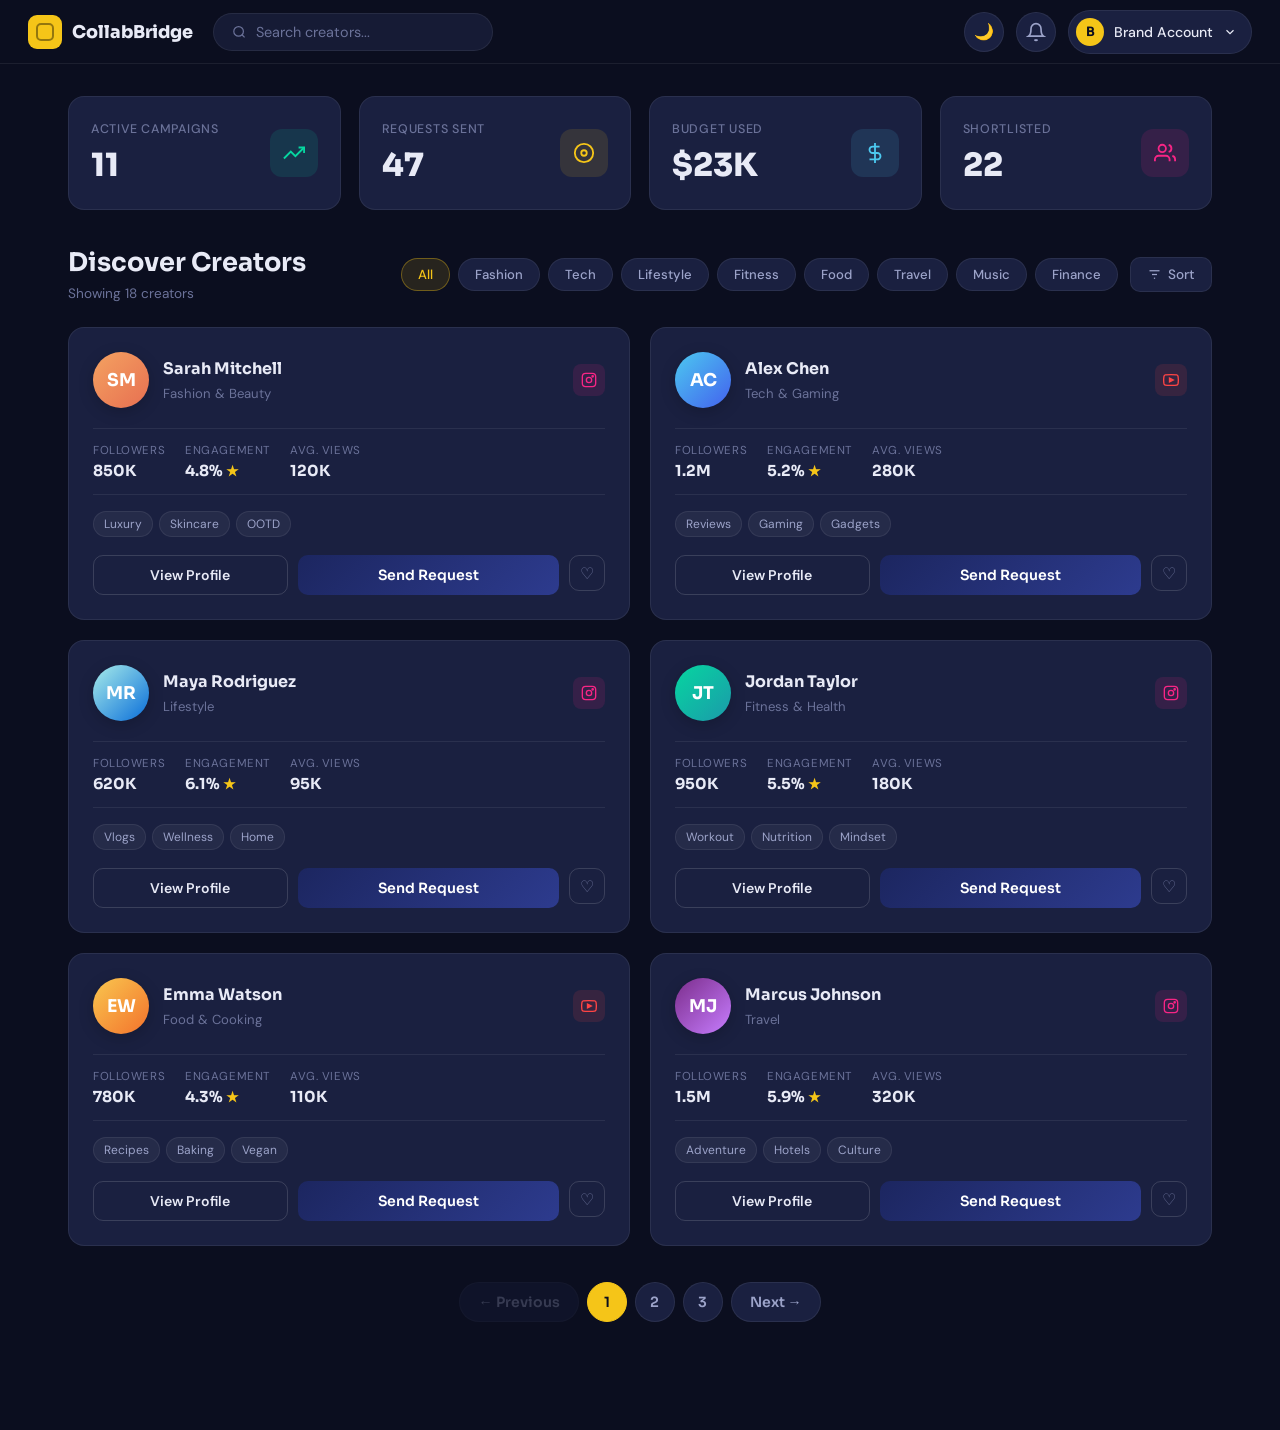
==== brand-dashboard/brand.html @ fb2d8948 "assist" ====
<!DOCTYPE html>
<html lang="en" data-theme="dark">
<head>
  <meta charset="UTF-8"/>
  <meta name="viewport" content="width=device-width, initial-scale=1.0"/>
  <title>CollabBridge — Brand Dashboard</title>
  <link rel="stylesheet" href="brand.css"/>
  <link href="https://fonts.googleapis.com/css2?family=Sora:wght@300;400;500;600;700;800&family=DM+Sans:ital,wght@0,300;0,400;0,500;1,300&display=swap" rel="stylesheet"/>
</head>
<body>

<nav class="nav">
  <div class="nav__left">
    <a href="../landing-page/index.html" class="nav__logo">
      <div class="logo-icon"><div class="logo-inner"></div></div>
      <span>CollabBridge</span>
    </a>
    <div class="nav__search">
      <svg width="16" height="16" viewBox="0 0 24 24" fill="none" stroke="currentColor" stroke-width="2"><circle cx="11" cy="11" r="8"/><line x1="21" y1="21" x2="16.65" y2="16.65"/></svg>
      <input type="text" placeholder="Search creators..." id="searchInput" oninput="handleSearch()"/>
    </div>
  </div>
  <div class="nav__right">
    <button class="theme-toggle" id="themeToggle" onclick="toggleTheme()" title="Toggle theme">
      <span id="themeIcon">🌙</span>
    </button>
    <button class="notif-btn" id="notifBtn" onclick="toggleNotifications()">
      <svg width="20" height="20" viewBox="0 0 24 24" fill="none" stroke="currentColor" stroke-width="2"><path d="M18 8A6 6 0 0 0 6 8c0 7-3 9-3 9h18s-3-2-3-9"/><path d="M13.73 21a2 2 0 0 1-3.46 0"/></svg>
      <span class="notif-badge" id="notifBadge">0</span>
    </button>
    <div class="user-pill">
      <div class="user-avatar">B</div>
      <span>Brand Account</span>
      <svg width="14" height="14" viewBox="0 0 24 24" fill="none" stroke="currentColor" stroke-width="2"><polyline points="6 9 12 15 18 9"/></svg>
    </div>
  </div>
</nav>

<div class="notif-panel hidden" id="notifPanel">
  <div class="notif-panel__header">
    <span>Notifications</span>
    <button onclick="clearNotifications()" class="notif-clear">Clear all</button>
  </div>
  <div class="notif-list" id="notifList"><div class="notif-empty">No notifications yet</div></div>
</div>

<main class="main">

  <div class="stats-grid">
    <div class="stat-card reveal">
      <div class="stat-card__body"><span class="stat-label">Active Campaigns</span><span class="stat-num" data-target="12">0</span></div>
      <div class="stat-card__icon stat-card__icon--green"><svg width="22" height="22" viewBox="0 0 24 24" fill="none" stroke="currentColor" stroke-width="2"><polyline points="23 6 13.5 15.5 8.5 10.5 1 18"/><polyline points="17 6 23 6 23 12"/></svg></div>
    </div>
    <div class="stat-card reveal reveal--d1">
      <div class="stat-card__body"><span class="stat-label">Requests Sent</span><span class="stat-num" id="requestsSentNum" data-target="48">0</span></div>
      <div class="stat-card__icon stat-card__icon--yellow"><svg width="22" height="22" viewBox="0 0 24 24" fill="none" stroke="currentColor" stroke-width="2"><circle cx="12" cy="12" r="10"/><circle cx="12" cy="12" r="3"/></svg></div>
    </div>
    <div class="stat-card reveal reveal--d2">
      <div class="stat-card__body"><span class="stat-label">Budget Used</span><span class="stat-num">$<span data-target="24">0</span>K</span></div>
      <div class="stat-card__icon stat-card__icon--blue"><svg width="22" height="22" viewBox="0 0 24 24" fill="none" stroke="currentColor" stroke-width="2"><line x1="12" y1="1" x2="12" y2="23"/><path d="M17 5H9.5a3.5 3.5 0 0 0 0 7h5a3.5 3.5 0 0 1 0 7H6"/></svg></div>
    </div>
    <div class="stat-card reveal reveal--d3">
      <div class="stat-card__body"><span class="stat-label">Shortlisted</span><span class="stat-num" id="shortlistedNum" data-target="23">0</span></div>
      <div class="stat-card__icon stat-card__icon--pink"><svg width="22" height="22" viewBox="0 0 24 24" fill="none" stroke="currentColor" stroke-width="2"><path d="M17 21v-2a4 4 0 0 0-4-4H5a4 4 0 0 0-4 4v2"/><circle cx="9" cy="7" r="4"/><path d="M23 21v-2a4 4 0 0 0-3-3.87"/><path d="M16 3.13a4 4 0 0 1 0 7.75"/></svg></div>
    </div>
  </div>

  <div class="discover-header reveal reveal--d2">
    <div class="discover-header__left">
      <h2 class="discover-title">Discover Creators</h2>
      <span class="creator-count" id="creatorCount"></span>
    </div>
    <div class="discover-header__right">
      <div class="filter-chips">
        <button class="chip chip--active" onclick="filterByNiche('all',this)">All</button>
        <button class="chip" onclick="filterByNiche('fashion',this)">Fashion</button>
        <button class="chip" onclick="filterByNiche('tech',this)">Tech</button>
        <button class="chip" onclick="filterByNiche('lifestyle',this)">Lifestyle</button>
        <button class="chip" onclick="filterByNiche('fitness',this)">Fitness</button>
        <button class="chip" onclick="filterByNiche('food',this)">Food</button>
        <button class="chip" onclick="filterByNiche('travel',this)">Travel</button>
        <button class="chip" onclick="filterByNiche('music',this)">Music</button>
        <button class="chip" onclick="filterByNiche('finance',this)">Finance</button>
      </div>
      <button class="filter-btn" id="sortBtn" onclick="cycleSort()">
        <svg width="15" height="15" viewBox="0 0 24 24" fill="none" stroke="currentColor" stroke-width="2"><line x1="4" y1="6" x2="20" y2="6"/><line x1="8" y1="12" x2="16" y2="12"/><line x1="11" y1="18" x2="13" y2="18"/></svg>
        <span id="sortLabel">Sort</span>
      </button>
    </div>
  </div>

  <div class="creators-grid" id="creatorsGrid"></div>
  <div class="pagination" id="pagination"></div>
  <div id="extraSections"></div>

</main>

<!-- PROFILE MODAL -->
<div class="modal-overlay hidden" id="profileModal" onclick="closeProfileOnBg(event)">
  <div class="modal profile-modal">
    <button class="modal-close" onclick="closeProfile()">✕</button>
    <div class="profile-modal__hero">
      <div class="profile-modal__avatar" id="pmAvatar"></div>
      <div class="profile-modal__info"><h2 id="pmName"></h2><span id="pmNiche" class="pm-niche"></span><div class="pm-platform" id="pmPlatform"></div></div>
      <button class="btn-request pm-request-btn" id="pmRequestBtn">Send Request</button>
    </div>
    <div class="profile-modal__stats" id="pmStats"></div>
    <div class="profile-modal__section"><h4>About</h4><p id="pmBio"></p></div>
    <div class="profile-modal__section"><h4>Content Tags</h4><div class="creator-tags" id="pmTags"></div></div>
    <div class="profile-modal__section"><h4>Past Collaborations</h4><div class="collab-list" id="pmCollabs"></div></div>
    <div class="profile-modal__section"><h4>Audience Demographics</h4><div class="demo-bars" id="pmDemo"></div></div>
  </div>
</div>

<!-- REQUEST MODAL -->
<div class="modal-overlay hidden" id="requestModal" onclick="closeRequestOnBg(event)">
  <div class="modal request-modal">
    <button class="modal-close" onclick="closeRequest()">✕</button>
    <div class="request-modal__header">
      <div class="request-modal__avatar" id="rmAvatar"></div>
      <div><h3>Collaboration Request</h3><p id="rmSubtitle"></p></div>
    </div>
    <div class="request-form">
      <div class="field"><label class="field__label">Your Company Name</label><input type="text" class="field__input" id="rmCompany" placeholder="Enter your company name"/></div>
      <div class="field"><label class="field__label">Campaign Budget</label><div class="select-wrap"><select class="field__input" id="rmBudget"><option value="" disabled selected>Select budget range</option><option>Under $1,000</option><option>$1,000 – $5,000</option><option>$5,000 – $20,000</option><option>$20,000 – $50,000</option><option>$50,000+</option></select><span class="select-arrow">▾</span></div></div>
      <div class="field"><label class="field__label">Campaign Duration</label><div class="select-wrap"><select class="field__input" id="rmDuration"><option value="" disabled selected>Select duration</option><option>1 Week</option><option>2 Weeks</option><option>1 Month</option><option>3 Months</option><option>6 Months</option><option>Ongoing</option></select><span class="select-arrow">▾</span></div></div>
      <div class="field"><label class="field__label">Message to Creator</label><textarea class="field__input field__textarea" id="rmMessage" rows="4" placeholder="Tell the creator about your campaign goals, what you need from them, and why you'd be a great fit..."></textarea></div>
      <div class="request-form__error" id="rmError"></div>
      <div class="request-form__actions">
        <button class="btn-cancel" onclick="closeRequest()">Cancel</button>
        <button class="btn-send" id="rmSendBtn" onclick="sendRequest()"><span class="btn-send__text">Send Request</span><span class="btn-send__spinner"></span></button>
      </div>
    </div>
  </div>
</div>

<!-- SUCCESS OVERLAY -->
<div class="success-overlay hidden" id="successOverlay">
  <div class="success-box">
    <div class="success-icon"><svg width="40" height="40" viewBox="0 0 24 24" fill="none" stroke="white" stroke-width="2.5" stroke-linecap="round" stroke-linejoin="round"><polyline points="20 6 9 17 4 12"/></svg></div>
    <h3 class="success-title">Request Sent! 🎉</h3>
    <p class="success-msg" id="successMsg"></p>
    <div class="success-details" id="successDetails"></div>
    <button class="success-close" onclick="closeSuccess()">Back to Dashboard</button>
  </div>
</div>

<script src="brand.js"></script>
</body>
</html>
---- brand-dashboard/brand.css ----
/*DARK THEME*/
[data-theme="dark"] {
  --bg: #0b0e1f;
  --bg-2: #111428;
  --bg-3: #161b35;
  --bg-card: #1a2040;
  --bg-card-2: #1f2650;
  --border: rgba(255, 255, 255, 0.07);
  --border-2: rgba(255, 255, 255, 0.14);
  --text: #e8eaf6;
  --text-mid: #b0b8d8;
  --muted: #6b7299;
  --muted-2: #9ca3c9;
  --shadow: 0 8px 40px rgba(0, 0, 0, 0.55);
  --tag-bg: rgba(255, 255, 255, 0.05);
  --input-bg: #161b35;
  --nav-border: rgba(255, 255, 255, 0.07);
}

/*LIGHT THEME*/
[data-theme="light"] {
  --bg: #f0f2fa;
  --bg-2: #e8eaf5;
  --bg-3: #ffffff;
  --bg-card: #ffffff;
  --bg-card-2: #f7f8fd;
  --border: rgba(0, 0, 0, 0.08);
  --border-2: rgba(0, 0, 0, 0.15);
  --text: #1a1f4e;
  --text-mid: #3a4070;
  --muted: #8890b8;
  --muted-2: #5a6090;
  --shadow: 0 4px 24px rgba(28, 38, 96, 0.1);
  --tag-bg: rgba(28, 38, 96, 0.06);
  --input-bg: #f3f4fb;
  --nav-border: rgba(0, 0, 0, 0.08);
}

/*SHARED TOKENS*/
:root {
  --accent: #f5c518;
  --accent-2: #06d6a0;
  --accent-3: #4cc9f0;
  --pink: #f72585;
  --btn-grad: linear-gradient(135deg, #1c2660, #2d3b8e);
  --nav-h: 64px;
  --radius: 16px;
  --radius-sm: 10px;
  --t: 0.35s cubic-bezier(0.22, 1, 0.36, 1);
}

*,
*::before,
*::after {
  box-sizing: border-box;
  margin: 0;
  padding: 0;
}
html {
  scroll-behavior: smooth;
}
body {
  font-family: "DM Sans", sans-serif;
  background: var(--bg);
  color: var(--text);
  min-height: 100vh;
  overflow-x: hidden;
  transition:
    background 0.4s ease,
    color 0.3s ease;
}
a {
  color: inherit;
  text-decoration: none;
}
button {
  font-family: inherit;
  cursor: pointer;
}

/*REVEAL*/
.reveal {
  opacity: 0;
  transform: translateY(28px);
  transition:
    opacity 0.6s var(--t),
    transform 0.6s var(--t);
}
.reveal.visible {
  opacity: 1;
  transform: translateY(0);
}
.reveal--d1 {
  transition-delay: 0.08s;
}
.reveal--d2 {
  transition-delay: 0.16s;
}
.reveal--d3 {
  transition-delay: 0.24s;
}

/*NAV*/
.nav {
  position: fixed;
  top: 0;
  left: 0;
  right: 0;
  height: var(--nav-h);
  background: var(--bg);
  backdrop-filter: blur(20px);
  border-bottom: 1px solid var(--nav-border);
  display: flex;
  align-items: center;
  justify-content: space-between;
  padding: 0 28px;
  z-index: 500;
  transition: background 0.4s ease;
}
.nav__left {
  display: flex;
  align-items: center;
  gap: 20px;
}
.nav__logo {
  display: flex;
  align-items: center;
  gap: 10px;
  font-family: "Sora", sans-serif;
  font-weight: 800;
  font-size: 1.1rem;
  white-space: nowrap;
}
.logo-icon {
  width: 34px;
  height: 34px;
  background: var(--accent);
  border-radius: 9px;
  display: flex;
  align-items: center;
  justify-content: center;
}
.logo-inner {
  width: 18px;
  height: 18px;
  border-radius: 5px;
  border: 2.5px solid rgba(0, 0, 0, 0.4);
}
.nav__search {
  display: flex;
  align-items: center;
  gap: 10px;
  background: var(--bg-3);
  border: 1px solid var(--border);
  border-radius: 50px;
  padding: 9px 18px;
  width: 280px;
  color: var(--muted);
  transition:
    border-color 0.25s,
    width var(--t);
}
.nav__search:focus-within {
  border-color: var(--border-2);
  width: 340px;
}
.nav__search input {
  background: none;
  border: none;
  outline: none;
  color: var(--text);
  font-family: "DM Sans", sans-serif;
  font-size: 0.9rem;
  width: 100%;
}
.nav__search input::placeholder {
  color: var(--muted);
}
.nav__right {
  display: flex;
  align-items: center;
  gap: 12px;
}

/* Theme toggle */
.theme-toggle {
  width: 40px;
  height: 40px;
  background: var(--bg-card);
  border: 1px solid var(--border);
  border-radius: 50%;
  display: flex;
  align-items: center;
  justify-content: center;
  font-size: 1rem;
  transition: var(--t);
}
.theme-toggle:hover {
  border-color: var(--border-2);
  transform: rotate(20deg) scale(1.1);
}

.notif-btn {
  position: relative;
  width: 40px;
  height: 40px;
  background: var(--bg-card);
  border: 1px solid var(--border);
  border-radius: 50%;
  display: flex;
  align-items: center;
  justify-content: center;
  color: var(--muted-2);
  transition: var(--t);
}
.notif-btn:hover {
  border-color: var(--border-2);
  color: var(--text);
}
.notif-badge {
  position: absolute;
  top: -3px;
  right: -3px;
  background: var(--pink);
  color: white;
  font-family: "Sora", sans-serif;
  font-size: 0.62rem;
  font-weight: 700;
  width: 18px;
  height: 18px;
  border-radius: 50%;
  display: none;
  align-items: center;
  justify-content: center;
  border: 2px solid var(--bg);
}
.notif-badge.show {
  display: flex;
  animation: popIn 0.3s var(--t);
}
@keyframes popIn {
  from {
    transform: scale(0);
  }
  to {
    transform: scale(1);
  }
}

.user-pill {
  display: flex;
  align-items: center;
  gap: 10px;
  background: var(--bg-card);
  border: 1px solid var(--border);
  border-radius: 50px;
  padding: 7px 14px 7px 7px;
  font-size: 0.88rem;
  font-weight: 500;
  transition: var(--t);
}
.user-pill:hover {
  border-color: var(--border-2);
}
.user-avatar {
  width: 28px;
  height: 28px;
  background: var(--accent);
  color: #0b0e1f;
  border-radius: 50%;
  font-family: "Sora", sans-serif;
  font-weight: 700;
  font-size: 0.8rem;
  display: flex;
  align-items: center;
  justify-content: center;
}

/*NOTIF PANEL*/
.notif-panel {
  position: fixed;
  top: calc(var(--nav-h) + 8px);
  right: 20px;
  width: 340px;
  background: var(--bg-card);
  border: 1px solid var(--border-2);
  border-radius: var(--radius);
  box-shadow: var(--shadow);
  z-index: 600;
  overflow: hidden;
  animation: slideDown 0.3s var(--t);
}
.notif-panel.hidden {
  display: none;
}
@keyframes slideDown {
  from {
    opacity: 0;
    transform: translateY(-10px);
  }
}
.notif-panel__header {
  display: flex;
  align-items: center;
  justify-content: space-between;
  padding: 16px 18px 12px;
  border-bottom: 1px solid var(--border);
  font-family: "Sora", sans-serif;
  font-weight: 600;
  font-size: 0.9rem;
}
.notif-clear {
  background: none;
  border: none;
  color: var(--muted);
  font-size: 0.8rem;
  transition: color 0.2s;
}
.notif-clear:hover {
  color: var(--text);
}
.notif-list {
  max-height: 340px;
  overflow-y: auto;
}
.notif-empty {
  padding: 24px;
  text-align: center;
  color: var(--muted);
  font-size: 0.88rem;
}
.notif-item {
  display: flex;
  gap: 12px;
  padding: 14px 18px;
  border-bottom: 1px solid var(--border);
  transition: background 0.2s;
}
.notif-item:hover {
  background: var(--bg-card-2);
}
.notif-dot {
  width: 8px;
  height: 8px;
  background: var(--accent-2);
  border-radius: 50%;
  flex-shrink: 0;
  margin-top: 5px;
}
.notif-text {
  font-size: 0.85rem;
  line-height: 1.5;
  color: var(--muted-2);
}
.notif-text strong {
  color: var(--text);
  font-weight: 600;
}
.notif-time {
  font-size: 0.75rem;
  color: var(--muted);
  margin-top: 3px;
}

/*MAIN*/
.main {
  padding: calc(var(--nav-h) + 32px) 28px 60px;
  max-width: 1200px;
  margin: 0 auto;
}

/*STAT CARDS*/
.stats-grid {
  display: grid;
  grid-template-columns: repeat(4, 1fr);
  gap: 18px;
  margin-bottom: 36px;
}
.stat-card {
  background: var(--bg-card);
  border: 1px solid var(--border);
  border-radius: var(--radius);
  padding: 24px 22px;
  display: flex;
  align-items: center;
  justify-content: space-between;
  transition: var(--t);
  cursor: default;
  position: relative;
  overflow: hidden;
}
.stat-card::before {
  content: "";
  position: absolute;
  bottom: 0;
  left: 0;
  right: 0;
  height: 2px;
  background: var(--accent);
  transform: scaleX(0);
  transform-origin: left;
  transition: transform 0.4s var(--t);
}
.stat-card:hover {
  border-color: var(--border-2);
  transform: translateY(-3px);
  box-shadow: var(--shadow);
}
.stat-card:hover::before {
  transform: scaleX(1);
}
.stat-label {
  font-size: 0.78rem;
  color: var(--muted);
  font-weight: 500;
  display: block;
  margin-bottom: 8px;
  text-transform: uppercase;
  letter-spacing: 0.06em;
}
.stat-num {
  font-family: "Sora", sans-serif;
  font-size: 2rem;
  font-weight: 800;
  color: var(--text);
  display: block;
}
.stat-card__icon {
  width: 48px;
  height: 48px;
  border-radius: 12px;
  display: flex;
  align-items: center;
  justify-content: center;
  flex-shrink: 0;
}
.stat-card__icon--green {
  background: rgba(6, 214, 160, 0.12);
  color: var(--accent-2);
}
.stat-card__icon--yellow {
  background: rgba(245, 197, 24, 0.12);
  color: var(--accent);
}
.stat-card__icon--blue {
  background: rgba(76, 201, 240, 0.12);
  color: var(--accent-3);
}
.stat-card__icon--pink {
  background: rgba(247, 37, 133, 0.12);
  color: var(--pink);
}

/*DISCOVER HEADER*/
.discover-header {
  display: flex;
  align-items: center;
  justify-content: space-between;
  margin-bottom: 24px;
  flex-wrap: wrap;
  gap: 16px;
}
.discover-title {
  font-family: "Sora", sans-serif;
  font-size: 1.6rem;
  font-weight: 700;
  margin-bottom: 4px;
}
.creator-count {
  font-size: 0.85rem;
  color: var(--muted);
}
.discover-header__right {
  display: flex;
  align-items: center;
  gap: 12px;
  flex-wrap: wrap;
}
.filter-chips {
  display: flex;
  gap: 8px;
  flex-wrap: wrap;
}
.chip {
  padding: 7px 16px;
  background: var(--bg-card);
  border: 1px solid var(--border);
  border-radius: 50px;
  font-size: 0.82rem;
  font-weight: 500;
  color: var(--muted-2);
  transition: var(--t);
}
.chip:hover {
  border-color: var(--border-2);
  color: var(--text);
}
.chip--active {
  background: rgba(245, 197, 24, 0.12);
  border-color: rgba(245, 197, 24, 0.35);
  color: var(--accent);
}
.filter-btn {
  display: flex;
  align-items: center;
  gap: 6px;
  padding: 8px 16px;
  background: var(--bg-card);
  border: 1px solid var(--border);
  border-radius: var(--radius-sm);
  color: var(--muted-2);
  font-size: 0.85rem;
  font-weight: 500;
  transition: var(--t);
}
.filter-btn:hover {
  border-color: var(--border-2);
  color: var(--text);
}

/*CREATOR CARDS*/
.creators-grid {
  display: grid;
  grid-template-columns: repeat(2, 1fr);
  gap: 20px;
  margin-bottom: 36px;
}
.creator-card {
  background: var(--bg-card);
  border: 1px solid var(--border);
  border-radius: var(--radius);
  padding: 24px;
  transition: var(--t);
  position: relative;
  overflow: hidden;
}
.creator-card::after {
  content: "";
  position: absolute;
  top: 0;
  left: 0;
  right: 0;
  height: 3px;
  background: linear-gradient(90deg, var(--accent), var(--accent-2));
  transform: scaleX(0);
  transform-origin: left;
  transition: transform 0.4s var(--t);
}
.creator-card:hover {
  border-color: var(--border-2);
  transform: translateY(-4px);
  box-shadow: var(--shadow);
}
.creator-card:hover::after {
  transform: scaleX(1);
}
.creator-card__top {
  display: flex;
  align-items: center;
  gap: 14px;
  margin-bottom: 20px;
}
.creator-avatar {
  width: 56px;
  height: 56px;
  border-radius: 50%;
  display: flex;
  align-items: center;
  justify-content: center;
  font-family: "Sora", sans-serif;
  font-weight: 700;
  font-size: 1.1rem;
  color: white;
  flex-shrink: 0;
  box-shadow: 0 4px 16px rgba(0, 0, 0, 0.2);
}
.creator-info {
  flex: 1;
}
.creator-info h3 {
  font-family: "Sora", sans-serif;
  font-weight: 700;
  font-size: 1rem;
  margin-bottom: 3px;
}
.creator-niche {
  font-size: 0.82rem;
  color: var(--muted);
}
.platform-icon {
  width: 32px;
  height: 32px;
  border-radius: 8px;
  display: flex;
  align-items: center;
  justify-content: center;
  flex-shrink: 0;
}
.platform-icon--ig {
  background: rgba(247, 37, 133, 0.12);
  color: var(--pink);
}
.platform-icon--yt {
  background: rgba(255, 68, 68, 0.12);
  color: #ff4444;
}
.platform-icon--tk {
  background: rgba(76, 201, 240, 0.12);
  color: var(--accent-3);
}
.creator-stats {
  display: flex;
  gap: 20px;
  margin-bottom: 16px;
  padding: 14px 0;
  border-top: 1px solid var(--border);
  border-bottom: 1px solid var(--border);
}
.creator-stat {
  display: flex;
  flex-direction: column;
  gap: 3px;
}
.cs-label {
  font-size: 0.72rem;
  color: var(--muted);
  text-transform: uppercase;
  letter-spacing: 0.05em;
}
.cs-val {
  font-family: "Sora", sans-serif;
  font-weight: 700;
  font-size: 0.95rem;
}
.star {
  color: var(--accent);
  font-size: 0.85rem;
}
.creator-tags {
  display: flex;
  gap: 6px;
  flex-wrap: wrap;
  margin-bottom: 18px;
}
.tag {
  padding: 4px 10px;
  background: var(--tag-bg);
  border: 1px solid var(--border);
  border-radius: 50px;
  font-size: 0.75rem;
  color: var(--muted-2);
}
.creator-actions {
  display: flex;
  gap: 10px;
}
.btn-view {
  flex: 1;
  padding: 10px;
  background: transparent;
  border: 1.5px solid var(--border-2);
  border-radius: var(--radius-sm);
  color: var(--text);
  font-size: 0.88rem;
  font-weight: 600;
  transition: var(--t);
}
.btn-view:hover {
  border-color: var(--accent);
  color: var(--accent);
}
.btn-request {
  flex: 1.4;
  padding: 10px;
  background: var(--btn-grad);
  border: none;
  border-radius: var(--radius-sm);
  color: white;
  font-family: "Sora", sans-serif;
  font-size: 0.88rem;
  font-weight: 600;
  transition: var(--t);
  position: relative;
  overflow: hidden;
}
.btn-request:hover {
  transform: translateY(-1px);
  box-shadow: 0 6px 20px rgba(28, 38, 96, 0.4);
}
.btn-request.sent {
  background: linear-gradient(135deg, #06d6a0, #04a87e);
  pointer-events: none;
}
.shortlist-btn {
  width: 36px;
  height: 36px;
  background: transparent;
  border: 1.5px solid var(--border-2);
  border-radius: var(--radius-sm);
  color: var(--muted);
  font-size: 1rem;
  transition: var(--t);
  display: flex;
  align-items: center;
  justify-content: center;
  flex-shrink: 0;
}
.shortlist-btn:hover {
  border-color: var(--accent);
  color: var(--accent);
}
.shortlist-btn.active {
  background: rgba(245, 197, 24, 0.12);
  border-color: var(--accent);
  color: var(--accent);
}

/*PAGINATION*/
.pagination {
  display: flex;
  justify-content: center;
  align-items: center;
  gap: 8px;
  margin-bottom: 48px;
}
.page-btn {
  min-width: 40px;
  height: 40px;
  border-radius: 50%;
  background: var(--bg-card);
  border: 1px solid var(--border);
  color: var(--muted-2);
  font-family: "Sora", sans-serif;
  font-weight: 600;
  font-size: 0.88rem;
  transition: var(--t);
}
.page-btn:hover:not(.page-btn--disabled):not(.page-btn--active) {
  border-color: var(--border-2);
  color: var(--text);
}
.page-btn--active {
  background: var(--accent);
  color: #0b0e1f;
  border-color: var(--accent);
}
.page-btn--disabled {
  opacity: 0.3;
  pointer-events: none;
}
.page-btn:first-child,
.page-btn:last-child {
  width: auto;
  padding: 0 18px;
  border-radius: 50px;
}

/* page 2 and 3*/
.extra-section {
  margin-bottom: 48px;
}
.extra-section__header {
  display: flex;
  align-items: center;
  justify-content: space-between;
  margin-bottom: 20px;
}
.extra-section__title {
  font-family: "Sora", sans-serif;
  font-size: 1.3rem;
  font-weight: 700;
}
.extra-section__sub {
  font-size: 0.85rem;
  color: var(--muted);
  margin-top: 3px;
}
.extra-section__link {
  font-size: 0.85rem;
  color: var(--accent);
  font-weight: 600;
}

/* Trending row */
.trending-row {
  display: flex;
  gap: 16px;
  overflow-x: auto;
  padding-bottom: 8px;
}
.trending-row::-webkit-scrollbar {
  height: 4px;
}
.trending-row::-webkit-scrollbar-track {
  background: var(--bg-2);
  border-radius: 2px;
}
.trending-row::-webkit-scrollbar-thumb {
  background: var(--border-2);
  border-radius: 2px;
}
.trending-card {
  min-width: 200px;
  background: var(--bg-card);
  border: 1px solid var(--border);
  border-radius: var(--radius);
  padding: 18px;
  flex-shrink: 0;
  transition: var(--t);
  cursor: pointer;
}
.trending-card:hover {
  border-color: var(--border-2);
  transform: translateY(-3px);
}
.trending-rank {
  font-family: "Sora", sans-serif;
  font-size: 0.7rem;
  font-weight: 700;
  color: var(--accent);
  text-transform: uppercase;
  letter-spacing: 0.1em;
  margin-bottom: 10px;
}
.trending-avatar {
  width: 44px;
  height: 44px;
  border-radius: 50%;
  display: flex;
  align-items: center;
  justify-content: center;
  font-family: "Sora", sans-serif;
  font-weight: 700;
  color: white;
  font-size: 0.9rem;
  margin-bottom: 10px;
}
.trending-name {
  font-family: "Sora", sans-serif;
  font-weight: 700;
  font-size: 0.9rem;
  margin-bottom: 2px;
}
.trending-niche {
  font-size: 0.78rem;
  color: var(--muted);
  margin-bottom: 10px;
}
.trending-growth {
  font-size: 0.8rem;
  color: var(--accent-2);
  font-weight: 600;
}

/* Campaign board */
.campaign-board {
  display: grid;
  grid-template-columns: repeat(3, 1fr);
  gap: 14px;
}
.campaign-card {
  background: var(--bg-card);
  border: 1px solid var(--border);
  border-radius: var(--radius);
  padding: 20px;
  transition: var(--t);
}
.campaign-card:hover {
  border-color: var(--border-2);
  transform: translateY(-2px);
}
.campaign-status {
  display: inline-flex;
  align-items: center;
  gap: 5px;
  font-size: 0.72rem;
  font-weight: 600;
  text-transform: uppercase;
  letter-spacing: 0.08em;
  padding: 3px 10px;
  border-radius: 50px;
  margin-bottom: 12px;
}
.campaign-status--active {
  background: rgba(6, 214, 160, 0.12);
  color: var(--accent-2);
}
.campaign-status--pending {
  background: rgba(245, 197, 24, 0.12);
  color: var(--accent);
}
.campaign-status--completed {
  background: rgba(76, 201, 240, 0.12);
  color: var(--accent-3);
}
.campaign-name {
  font-family: "Sora", sans-serif;
  font-weight: 700;
  font-size: 0.95rem;
  margin-bottom: 6px;
}
.campaign-meta {
  font-size: 0.82rem;
  color: var(--muted);
  margin-bottom: 14px;
}
.campaign-progress {
  margin-bottom: 10px;
}
.progress-bar {
  height: 5px;
  background: var(--bg-2);
  border-radius: 3px;
  overflow: hidden;
  margin-top: 6px;
}
.progress-fill {
  height: 100%;
  border-radius: 3px;
  background: linear-gradient(90deg, var(--accent), var(--accent-2));
}
.campaign-footer {
  display: flex;
  justify-content: space-between;
  font-size: 0.8rem;
  color: var(--muted-2);
}

/* Saved creators grid */
.saved-grid {
  display: grid;
  grid-template-columns: repeat(4, 1fr);
  gap: 14px;
}
.saved-card {
  background: var(--bg-card);
  border: 1px solid var(--border);
  border-radius: var(--radius);
  padding: 18px;
  text-align: center;
  transition: var(--t);
  cursor: pointer;
}
.saved-card:hover {
  border-color: var(--border-2);
  transform: translateY(-3px);
}
.saved-avatar {
  width: 52px;
  height: 52px;
  border-radius: 50%;
  display: flex;
  align-items: center;
  justify-content: center;
  font-family: "Sora", sans-serif;
  font-weight: 700;
  color: white;
  font-size: 1rem;
  margin: 0 auto 10px;
}
.saved-name {
  font-family: "Sora", sans-serif;
  font-weight: 600;
  font-size: 0.88rem;
  margin-bottom: 2px;
}
.saved-niche {
  font-size: 0.75rem;
  color: var(--muted);
  margin-bottom: 8px;
}
.saved-followers {
  font-size: 0.78rem;
  color: var(--accent);
  font-weight: 600;
}

/* Analytics panel */
.analytics-grid {
  display: grid;
  grid-template-columns: repeat(2, 1fr);
  gap: 16px;
}
.analytics-card {
  background: var(--bg-card);
  border: 1px solid var(--border);
  border-radius: var(--radius);
  padding: 22px;
  transition: var(--t);
}
.analytics-card:hover {
  border-color: var(--border-2);
}
.analytics-title {
  font-family: "Sora", sans-serif;
  font-weight: 700;
  font-size: 0.9rem;
  margin-bottom: 16px;
  color: var(--text-mid);
}
.bar-chart {
  display: flex;
  align-items: flex-end;
  gap: 8px;
  height: 80px;
}
.bar-col {
  flex: 1;
  display: flex;
  flex-direction: column;
  align-items: center;
  gap: 6px;
}
.bar {
  width: 100%;
  background: linear-gradient(to top, var(--accent), rgba(245, 197, 24, 0.3));
  border-radius: 4px 4px 0 0;
  min-height: 4px;
  transition: height 1s var(--t);
}
.bar-label {
  font-size: 0.68rem;
  color: var(--muted);
  text-align: center;
}
.donut-wrap {
  display: flex;
  align-items: center;
  gap: 20px;
}
.donut-legend {
  display: flex;
  flex-direction: column;
  gap: 8px;
}
.legend-row {
  display: flex;
  align-items: center;
  gap: 8px;
  font-size: 0.8rem;
}
.legend-dot {
  width: 8px;
  height: 8px;
  border-radius: 50%;
  flex-shrink: 0;
}
.legend-label {
  color: var(--muted-2);
}
.legend-pct {
  font-weight: 600;
  color: var(--text);
  margin-left: auto;
}
.donut {
  position: relative;
  width: 90px;
  height: 90px;
  flex-shrink: 0;
}
.donut svg {
  transform: rotate(-90deg);
}

/*MODALS*/
.modal-overlay {
  position: fixed;
  inset: 0;
  background: rgba(0, 0, 0, 0.65);
  backdrop-filter: blur(8px);
  z-index: 900;
  display: flex;
  align-items: center;
  justify-content: center;
  padding: 20px;
  animation: overlayIn 0.3s ease;
}
.modal-overlay.hidden {
  display: none;
}
@keyframes overlayIn {
  from {
    opacity: 0;
  }
}
.modal {
  background: var(--bg-card);
  border: 1px solid var(--border-2);
  border-radius: 20px;
  box-shadow: var(--shadow);
  position: relative;
  animation: modalIn 0.4s var(--t);
  max-height: 90vh;
  overflow-y: auto;
}
@keyframes modalIn {
  from {
    opacity: 0;
    transform: scale(0.95) translateY(20px);
  }
}
.modal-close {
  position: absolute;
  top: 16px;
  right: 16px;
  width: 32px;
  height: 32px;
  background: rgba(128, 128, 128, 0.12);
  border: 1px solid var(--border);
  border-radius: 50%;
  color: var(--muted-2);
  font-size: 0.85rem;
  display: flex;
  align-items: center;
  justify-content: center;
  transition: var(--t);
  z-index: 10;
}
.modal-close:hover {
  background: rgba(128, 128, 128, 0.22);
  color: var(--text);
}

.profile-modal {
  width: 100%;
  max-width: 560px;
  padding: 28px;
}
.profile-modal__hero {
  display: flex;
  align-items: center;
  gap: 18px;
  margin-bottom: 24px;
  padding-bottom: 24px;
  border-bottom: 1px solid var(--border);
}
.profile-modal__avatar {
  width: 72px;
  height: 72px;
  border-radius: 50%;
  display: flex;
  align-items: center;
  justify-content: center;
  font-family: "Sora", sans-serif;
  font-weight: 700;
  font-size: 1.4rem;
  color: white;
  flex-shrink: 0;
}
.profile-modal__info {
  flex: 1;
}
.profile-modal__info h2 {
  font-family: "Sora", sans-serif;
  font-size: 1.3rem;
  font-weight: 700;
  margin-bottom: 4px;
}
.pm-niche {
  font-size: 0.85rem;
  color: var(--muted);
  display: block;
  margin-bottom: 6px;
}
.pm-platform {
  display: inline-flex;
  align-items: center;
  gap: 6px;
  font-size: 0.78rem;
  color: var(--muted-2);
  background: var(--bg-3);
  padding: 4px 10px;
  border-radius: 50px;
}
.pm-request-btn {
  flex-shrink: 0;
  padding: 10px 20px;
  background: var(--btn-grad);
  border: none;
  border-radius: var(--radius-sm);
  color: white;
  font-family: "Sora", sans-serif;
  font-size: 0.85rem;
  font-weight: 600;
  transition: var(--t);
}
.pm-request-btn:hover {
  transform: translateY(-1px);
  box-shadow: 0 6px 20px rgba(28, 38, 96, 0.4);
}
.profile-modal__stats {
  display: grid;
  grid-template-columns: repeat(3, 1fr);
  gap: 14px;
  margin-bottom: 24px;
}
.pm-stat {
  background: var(--bg-3);
  border-radius: var(--radius-sm);
  padding: 14px;
  text-align: center;
}
.pm-stat-val {
  font-family: "Sora", sans-serif;
  font-size: 1.2rem;
  font-weight: 700;
  color: var(--accent);
  display: block;
  margin-bottom: 4px;
}
.pm-stat-label {
  font-size: 0.75rem;
  color: var(--muted);
}
.profile-modal__section {
  margin-bottom: 22px;
}
.profile-modal__section h4 {
  font-family: "Sora", sans-serif;
  font-size: 0.78rem;
  font-weight: 600;
  text-transform: uppercase;
  letter-spacing: 0.09em;
  color: var(--muted);
  margin-bottom: 10px;
}
.profile-modal__section p {
  font-size: 0.9rem;
  line-height: 1.7;
  color: var(--muted-2);
}
.collab-list {
  display: flex;
  flex-direction: column;
  gap: 8px;
}
.collab-item {
  display: flex;
  align-items: center;
  gap: 10px;
  background: var(--bg-3);
  border-radius: var(--radius-sm);
  padding: 10px 14px;
  font-size: 0.85rem;
}
.collab-dot {
  width: 8px;
  height: 8px;
  border-radius: 50%;
  background: var(--accent-2);
  flex-shrink: 0;
}
.demo-bars {
  display: flex;
  flex-direction: column;
  gap: 10px;
}
.demo-row {
  display: flex;
  align-items: center;
  gap: 12px;
  font-size: 0.82rem;
}
.demo-label {
  width: 80px;
  color: var(--muted-2);
  flex-shrink: 0;
}
.demo-bar {
  flex: 1;
  height: 6px;
  background: var(--bg-2);
  border-radius: 3px;
  overflow: hidden;
}
.demo-fill {
  height: 100%;
  background: linear-gradient(90deg, var(--accent), var(--accent-2));
  border-radius: 3px;
  transition: width 1s var(--t);
}
.demo-pct {
  width: 36px;
  text-align: right;
  color: var(--muted-2);
  flex-shrink: 0;
}

.request-modal {
  width: 100%;
  max-width: 500px;
  padding: 28px;
}
.request-modal__header {
  display: flex;
  align-items: center;
  gap: 16px;
  margin-bottom: 24px;
  padding-bottom: 20px;
  border-bottom: 1px solid var(--border);
}
.request-modal__avatar {
  width: 52px;
  height: 52px;
  border-radius: 50%;
  display: flex;
  align-items: center;
  justify-content: center;
  font-family: "Sora", sans-serif;
  font-weight: 700;
  font-size: 1rem;
  color: white;
  flex-shrink: 0;
}
.request-modal__header h3 {
  font-family: "Sora", sans-serif;
  font-size: 1.1rem;
  font-weight: 700;
  margin-bottom: 4px;
}
.request-modal__header p {
  font-size: 0.85rem;
  color: var(--muted);
}
.request-form {
  display: flex;
  flex-direction: column;
  gap: 16px;
}
.field {
  display: flex;
  flex-direction: column;
  gap: 7px;
}
.field__label {
  font-family: "Sora", sans-serif;
  font-size: 0.78rem;
  font-weight: 600;
  color: var(--muted-2);
  text-transform: uppercase;
  letter-spacing: 0.06em;
}
.field__input {
  background: var(--input-bg);
  border: 1.5px solid var(--border);
  border-radius: var(--radius-sm);
  padding: 12px 16px;
  color: var(--text);
  font-family: "DM Sans", sans-serif;
  font-size: 0.93rem;
  outline: none;
  transition:
    border-color 0.25s,
    box-shadow 0.25s;
  width: 100%;
  appearance: none;
}
.field__input::placeholder {
  color: var(--muted);
}
.field__input:focus {
  border-color: rgba(245, 197, 24, 0.4);
  box-shadow: 0 0 0 3px rgba(245, 197, 24, 0.08);
}
.field__textarea {
  resize: vertical;
  min-height: 100px;
  line-height: 1.6;
}
.select-wrap {
  position: relative;
}
.select-arrow {
  position: absolute;
  right: 14px;
  top: 50%;
  transform: translateY(-50%);
  color: var(--muted);
  pointer-events: none;
}
.request-form__error {
  color: var(--pink);
  font-size: 0.83rem;
  min-height: 18px;
}
.request-form__actions {
  display: flex;
  gap: 12px;
  padding-top: 4px;
}
.btn-cancel {
  flex: 1;
  padding: 13px;
  background: transparent;
  border: 1.5px solid var(--border-2);
  border-radius: var(--radius-sm);
  color: var(--muted-2);
  font-family: "Sora", sans-serif;
  font-weight: 600;
  transition: var(--t);
}
.btn-cancel:hover {
  border-color: var(--text);
  color: var(--text);
}
.btn-send {
  flex: 2;
  padding: 13px;
  background: var(--btn-grad);
  border: none;
  border-radius: var(--radius-sm);
  color: white;
  font-family: "Sora", sans-serif;
  font-weight: 700;
  font-size: 0.95rem;
  transition: var(--t);
  display: flex;
  align-items: center;
  justify-content: center;
  gap: 8px;
}
.btn-send:hover {
  transform: translateY(-1px);
  box-shadow: 0 8px 24px rgba(28, 38, 96, 0.5);
}
.btn-send.loading {
  opacity: 0.8;
  pointer-events: none;
}
.btn-send__spinner {
  width: 16px;
  height: 16px;
  border: 2px solid rgba(255, 255, 255, 0.3);
  border-top-color: white;
  border-radius: 50%;
  display: none;
  animation: spin 0.6s linear infinite;
}
.btn-send.loading .btn-send__spinner {
  display: block;
}
@keyframes spin {
  to {
    transform: rotate(360deg);
  }
}

/*SUCCESS*/
.success-overlay {
  position: fixed;
  inset: 0;
  background: rgba(0, 0, 0, 0.85);
  backdrop-filter: blur(12px);
  z-index: 1000;
  display: flex;
  align-items: center;
  justify-content: center;
  animation: overlayIn 0.3s ease;
}
.success-overlay.hidden {
  display: none;
}
.success-box {
  background: var(--bg-card);
  border: 1px solid var(--border-2);
  border-radius: 24px;
  padding: 48px 40px;
  max-width: 440px;
  width: 100%;
  text-align: center;
  animation: successPop 0.5s var(--t);
}
@keyframes successPop {
  from {
    opacity: 0;
    transform: scale(0.85);
  }
  to {
    opacity: 1;
    transform: scale(1);
  }
}
.success-icon {
  width: 80px;
  height: 80px;
  background: linear-gradient(135deg, #06d6a0, #04a87e);
  border-radius: 50%;
  display: flex;
  align-items: center;
  justify-content: center;
  margin: 0 auto 24px;
  animation: successIconPop 0.6s 0.2s var(--t) both;
}
@keyframes successIconPop {
  from {
    transform: scale(0) rotate(-30deg);
  }
  to {
    transform: scale(1) rotate(0);
  }
}
.success-title {
  font-family: "Sora", sans-serif;
  font-size: 1.7rem;
  font-weight: 800;
  margin-bottom: 12px;
}
.success-msg {
  color: var(--muted-2);
  font-size: 0.95rem;
  line-height: 1.6;
  margin-bottom: 20px;
}
.success-details {
  background: var(--bg-3);
  border-radius: var(--radius-sm);
  padding: 16px;
  margin-bottom: 28px;
  text-align: left;
  display: flex;
  flex-direction: column;
  gap: 8px;
}
.success-detail-row {
  display: flex;
  justify-content: space-between;
  font-size: 0.85rem;
}
.sdl {
  color: var(--muted);
}
.sdv {
  color: var(--text);
  font-weight: 500;
}
.success-close {
  width: 100%;
  padding: 14px;
  background: linear-gradient(135deg, #06d6a0, #04a87e);
  border: none;
  border-radius: var(--radius-sm);
  color: white;
  font-family: "Sora", sans-serif;
  font-weight: 700;
  font-size: 1rem;
  transition: var(--t);
}
.success-close:hover {
  transform: translateY(-2px);
  box-shadow: 0 8px 24px rgba(6, 214, 160, 0.35);
}
.confetti-dot {
  position: fixed;
  pointer-events: none;
  z-index: 1001;
  animation: confettiFall 1.5s ease-in forwards;
}
@keyframes confettiFall {
  0% {
    opacity: 1;
    transform: translateY(-20px) rotate(0deg);
  }
  100% {
    opacity: 0;
    transform: translateY(100vh) rotate(720deg);
  }
}

/*RESPONSIVE*/
@media (max-width: 1000px) {
  .stats-grid {
    grid-template-columns: repeat(2, 1fr);
  }
  .campaign-board {
    grid-template-columns: repeat(2, 1fr);
  }
}
@media (max-width: 768px) {
  .creators-grid {
    grid-template-columns: 1fr;
  }
  .saved-grid {
    grid-template-columns: repeat(2, 1fr);
  }
  .analytics-grid {
    grid-template-columns: 1fr;
  }
}
@media (max-width: 640px) {
  .main {
    padding: calc(var(--nav-h) + 16px) 16px 40px;
  }
  .discover-header {
    flex-direction: column;
    align-items: flex-start;
  }
  .nav__search {
    width: 150px;
  }
  .success-box {
    padding: 32px 20px;
  }
}
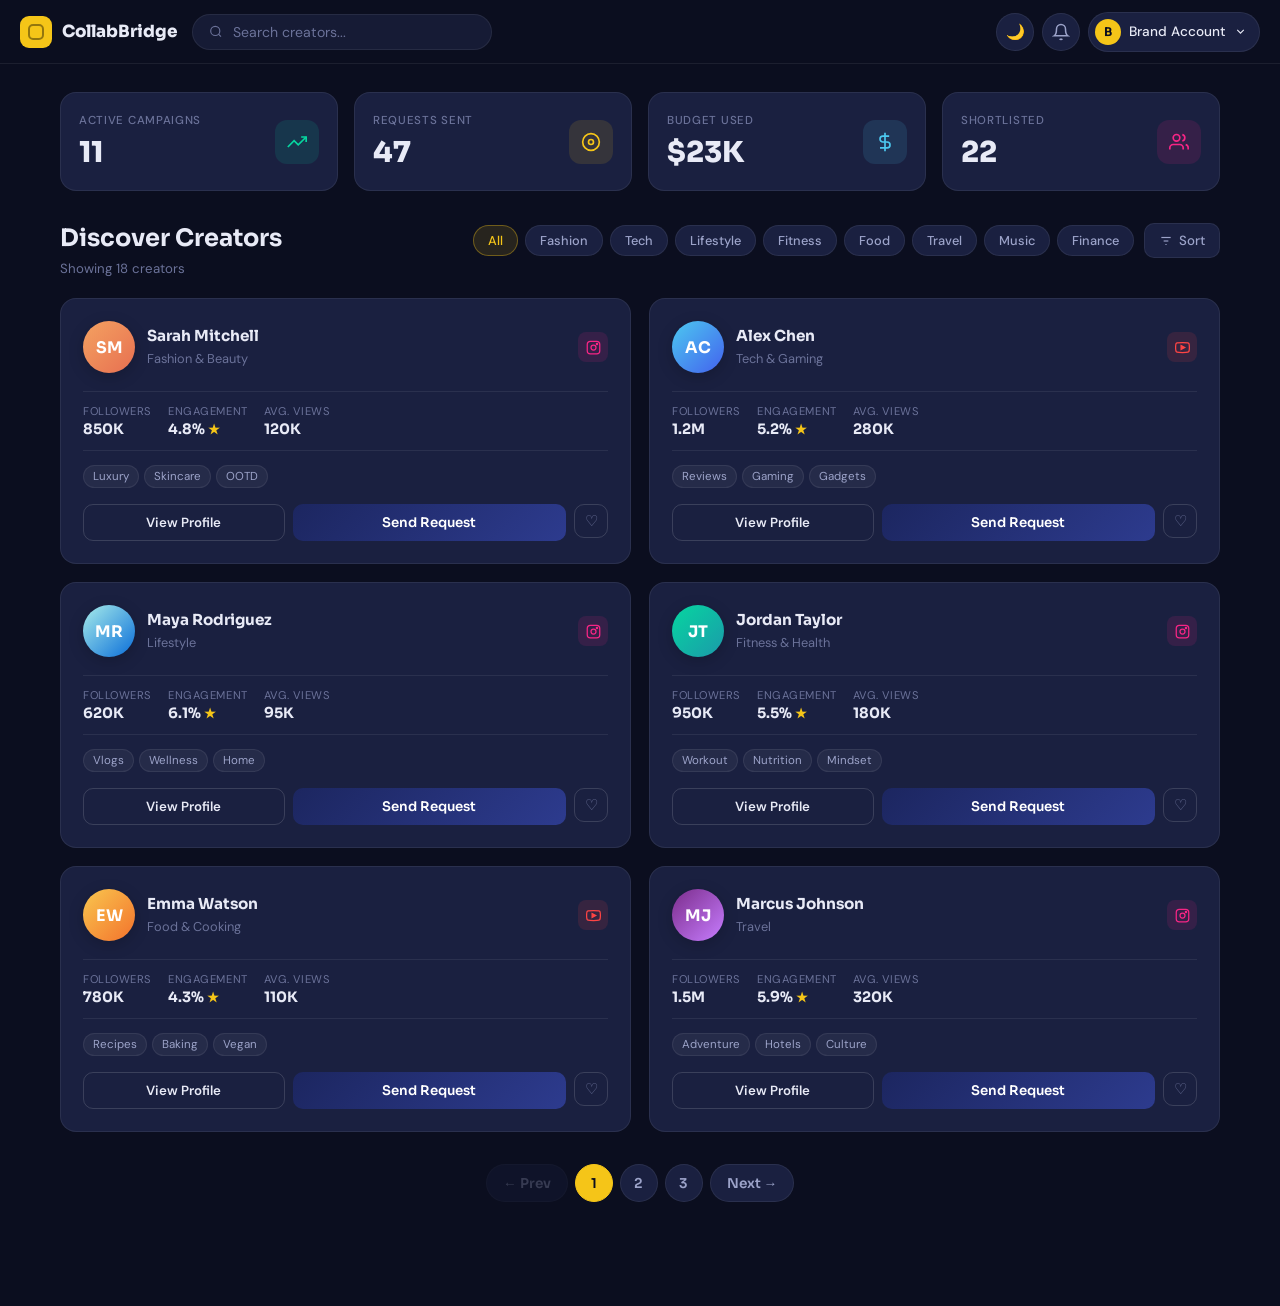
==== commit 48390918: "done" ====
--- a/brand-dashboard/brand.html
+++ b/brand-dashboard/brand.html
@@ -4,38 +4,752 @@
   <meta charset="UTF-8"/>
   <meta name="viewport" content="width=device-width, initial-scale=1.0"/>
   <title>CollabBridge — Brand Dashboard</title>
-  <link rel="stylesheet" href="brand.css"/>
   <link href="https://fonts.googleapis.com/css2?family=Sora:wght@300;400;500;600;700;800&family=DM+Sans:ital,wght@0,300;0,400;0,500;1,300&display=swap" rel="stylesheet"/>
+  <style>
+    /*DARK THEME*/
+    [data-theme="dark"] {
+      --bg: #0b0e1f;
+      --bg-2: #111428;
+      --bg-3: #161b35;
+      --bg-card: #1a2040;
+      --bg-card-2: #1f2650;
+      --border: rgba(255,255,255,0.07);
+      --border-2: rgba(255,255,255,0.14);
+      --text: #e8eaf6;
+      --text-mid: #b0b8d8;
+      --muted: #6b7299;
+      --muted-2: #9ca3c9;
+      --shadow: 0 8px 40px rgba(0,0,0,0.55);
+      --tag-bg: rgba(255,255,255,0.05);
+      --input-bg: #161b35;
+      --nav-border: rgba(255,255,255,0.07);
+      --overlay-bg: rgba(11,14,31,0.96);
+    }
+    /*LIGHT THEME*/
+    [data-theme="light"] {
+      --bg: #f0f2fa;
+      --bg-2: #e8eaf5;
+      --bg-3: #ffffff;
+      --bg-card: #ffffff;
+      --bg-card-2: #f7f8fd;
+      --border: rgba(0,0,0,0.08);
+      --border-2: rgba(0,0,0,0.15);
+      --text: #1a1f4e;
+      --text-mid: #3a4070;
+      --muted: #8890b8;
+      --muted-2: #5a6090;
+      --shadow: 0 4px 24px rgba(28,38,96,0.1);
+      --tag-bg: rgba(28,38,96,0.06);
+      --input-bg: #f3f4fb;
+      --nav-border: rgba(0,0,0,0.08);
+      --overlay-bg: rgba(240,242,250,0.96);
+    }
+    :root {
+      --accent: #f5c518;
+      --accent-2: #06d6a0;
+      --accent-3: #4cc9f0;
+      --pink: #f72585;
+      --btn-grad: linear-gradient(135deg,#1c2660,#2d3b8e);
+      --nav-h: 64px;
+      --radius: 16px;
+      --radius-sm: 10px;
+      --t: 0.35s cubic-bezier(0.22,1,0.36,1);
+    }
+    *,*::before,*::after { box-sizing:border-box; margin:0; padding:0; }
+    html { scroll-behavior:smooth; }
+    body {
+      font-family:"DM Sans",sans-serif;
+      background:var(--bg);
+      color:var(--text);
+      min-height:100vh;
+      overflow-x:hidden;
+      transition:background 0.4s ease, color 0.3s ease;
+    }
+    a { color:inherit; text-decoration:none; }
+    button { font-family:inherit; cursor:pointer; }
+
+    /* ── REVEAL ── */
+    .reveal { opacity:0; transform:translateY(28px); transition:opacity 0.6s var(--t), transform 0.6s var(--t); }
+    .reveal.visible { opacity:1; transform:translateY(0); }
+    .reveal--d1 { transition-delay:0.08s; }
+    .reveal--d2 { transition-delay:0.16s; }
+    .reveal--d3 { transition-delay:0.24s; }
+
+    /* ── NAV ── */
+    .nav {
+      position:fixed; top:0; left:0; right:0;
+      height:var(--nav-h);
+      background:var(--bg);
+      backdrop-filter:blur(20px);
+      border-bottom:1px solid var(--nav-border);
+      display:flex; align-items:center; justify-content:space-between;
+      padding:0 20px;
+      z-index:500;
+      transition:background 0.4s ease;
+      gap:12px;
+    }
+    .nav__left { display:flex; align-items:center; gap:14px; flex:1; min-width:0; }
+    .nav__logo {
+      display:flex; align-items:center; gap:10px;
+      font-family:"Sora",sans-serif; font-weight:800; font-size:1.05rem;
+      white-space:nowrap; flex-shrink:0;
+    }
+    .logo-icon { width:32px; height:32px; background:var(--accent); border-radius:9px; display:flex; align-items:center; justify-content:center; flex-shrink:0; }
+    .logo-inner { width:16px; height:16px; border-radius:5px; border:2.5px solid rgba(0,0,0,0.4); }
+    .nav__search {
+      display:flex; align-items:center; gap:10px;
+      background:var(--bg-3); border:1px solid var(--border);
+      border-radius:50px; padding:8px 16px;
+      color:var(--muted);
+      transition:border-color 0.25s, width var(--t);
+      flex:1; min-width:0; max-width:300px;
+    }
+    .nav__search:focus-within { border-color:var(--border-2); }
+    .nav__search input {
+      background:none; border:none; outline:none;
+      color:var(--text); font-family:"DM Sans",sans-serif;
+      font-size:0.88rem; width:100%; min-width:0;
+    }
+    .nav__search input::placeholder { color:var(--muted); }
+    .nav__right { display:flex; align-items:center; gap:8px; flex-shrink:0; }
+
+    /* Hamburger */
+    .hamburger {
+      display:none;
+      flex-direction:column; justify-content:center; align-items:center;
+      gap:5px; width:40px; height:40px;
+      background:var(--bg-card); border:1px solid var(--border);
+      border-radius:10px; padding:0; transition:var(--t);
+    }
+    .hamburger span {
+      display:block; width:18px; height:2px;
+      background:var(--text); border-radius:2px;
+      transition:var(--t);
+    }
+    .hamburger.open span:nth-child(1) { transform:translateY(7px) rotate(45deg); }
+    .hamburger.open span:nth-child(2) { opacity:0; transform:scaleX(0); }
+    .hamburger.open span:nth-child(3) { transform:translateY(-7px) rotate(-45deg); }
+
+    /* Mobile drawer */
+    .mobile-drawer {
+      display:none;
+      position:fixed; top:var(--nav-h); left:0; right:0; bottom:0;
+      background:var(--overlay-bg);
+      backdrop-filter:blur(20px);
+      z-index:490;
+      flex-direction:column;
+      padding:20px;
+      gap:12px;
+      overflow-y:auto;
+      animation:drawerIn 0.3s var(--t);
+    }
+    .mobile-drawer.open { display:flex; }
+    @keyframes drawerIn { from { opacity:0; transform:translateY(-10px); } }
+
+    .mobile-search {
+      display:flex; align-items:center; gap:10px;
+      background:var(--bg-card); border:1px solid var(--border);
+      border-radius:var(--radius-sm); padding:12px 16px;
+      color:var(--muted);
+    }
+    .mobile-search input {
+      background:none; border:none; outline:none;
+      color:var(--text); font-family:"DM Sans",sans-serif;
+      font-size:0.95rem; width:100%;
+    }
+    .mobile-search input::placeholder { color:var(--muted); }
+
+    .mobile-nav-row {
+      display:flex; align-items:center; gap:12px;
+      padding:14px 16px;
+      background:var(--bg-card); border:1px solid var(--border);
+      border-radius:var(--radius-sm); font-size:0.95rem; font-weight:500;
+      transition:var(--t);
+    }
+    .mobile-nav-row:hover { border-color:var(--border-2); }
+    .mobile-nav-row svg { color:var(--muted-2); flex-shrink:0; }
+
+    .mobile-divider { height:1px; background:var(--border); margin:4px 0; }
+
+    .mobile-theme-row {
+      display:flex; align-items:center; justify-content:space-between;
+      padding:14px 16px;
+      background:var(--bg-card); border:1px solid var(--border);
+      border-radius:var(--radius-sm);
+    }
+    .mobile-theme-label { display:flex; align-items:center; gap:12px; font-size:0.95rem; font-weight:500; }
+    .toggle-pill {
+      width:48px; height:26px;
+      background:var(--border-2); border-radius:50px;
+      position:relative; transition:background 0.3s;
+      border:none; flex-shrink:0;
+    }
+    .toggle-pill.on { background:var(--accent); }
+    .toggle-pill::after {
+      content:""; position:absolute;
+      top:3px; left:3px;
+      width:20px; height:20px;
+      background:#fff; border-radius:50%;
+      transition:transform 0.3s;
+    }
+    .toggle-pill.on::after { transform:translateX(22px); }
+
+    .mobile-logout-btn {
+      display:flex; align-items:center; gap:12px;
+      padding:14px 16px;
+      background:rgba(247,37,133,0.08); border:1px solid rgba(247,37,133,0.2);
+      border-radius:var(--radius-sm); color:var(--pink);
+      font-size:0.95rem; font-weight:600; text-align:left;
+      transition:var(--t);
+    }
+    .mobile-logout-btn:hover { background:rgba(247,37,133,0.15); }
+
+    /* Theme toggle desktop */
+    .theme-toggle {
+      width:38px; height:38px;
+      background:var(--bg-card); border:1px solid var(--border);
+      border-radius:50%; display:flex; align-items:center; justify-content:center;
+      font-size:0.95rem; transition:var(--t);
+    }
+    .theme-toggle:hover { border-color:var(--border-2); transform:rotate(20deg) scale(1.1); }
+
+    .notif-btn {
+      position:relative; width:38px; height:38px;
+      background:var(--bg-card); border:1px solid var(--border);
+      border-radius:50%; display:flex; align-items:center; justify-content:center;
+      color:var(--muted-2); transition:var(--t);
+    }
+    .notif-btn:hover { border-color:var(--border-2); color:var(--text); }
+    .notif-badge {
+      position:absolute; top:-3px; right:-3px;
+      background:var(--pink); color:white;
+      font-family:"Sora",sans-serif; font-size:0.6rem; font-weight:700;
+      width:17px; height:17px; border-radius:50%;
+      display:none; align-items:center; justify-content:center;
+      border:2px solid var(--bg);
+    }
+    .notif-badge.show { display:flex; animation:popIn 0.3s var(--t); }
+    @keyframes popIn { from { transform:scale(0); } to { transform:scale(1); } }
+
+    .user-pill {
+      display:flex; align-items:center; gap:8px;
+      background:var(--bg-card); border:1px solid var(--border);
+      border-radius:50px; padding:6px 12px 6px 6px;
+      font-size:0.85rem; font-weight:500; transition:var(--t);
+    }
+    .user-pill:hover { border-color:var(--border-2); }
+    .user-pill .chevron { transition:transform 0.2s; }
+    .user-pill-name { display:inline; }
+    .user-avatar {
+      width:26px; height:26px;
+      background:var(--accent); color:#0b0e1f;
+      border-radius:50%; font-family:"Sora",sans-serif;
+      font-weight:700; font-size:0.75rem;
+      display:flex; align-items:center; justify-content:center;
+    }
+
+    /* User dropdown */
+    .user-dropdown {
+      position:absolute; top:calc(var(--nav-h) + 8px); right:20px;
+      min-width:200px;
+      background:var(--bg-card); border:1px solid var(--border-2);
+      border-radius:var(--radius); box-shadow:var(--shadow);
+      z-index:600; overflow:hidden;
+      animation:slideDown 0.25s var(--t);
+    }
+    .user-dropdown.hidden { display:none; }
+    .user-dropdown__item {
+      display:flex; align-items:center; gap:12px;
+      padding:13px 16px; font-size:0.88rem;
+      color:var(--text-mid); transition:background 0.2s;
+      border:none; background:none; width:100%; text-align:left;
+    }
+    .user-dropdown__item:hover { background:var(--bg-card-2); color:var(--text); }
+    .user-dropdown__item--danger { color:var(--pink); }
+    .user-dropdown__item--danger:hover { background:rgba(247,37,133,0.08); }
+    .user-dropdown__divider { height:1px; background:var(--border); }
+
+    /* NOTIF PANEL */
+    .notif-panel {
+      position:fixed; top:calc(var(--nav-h) + 8px); right:20px;
+      width:min(340px, calc(100vw - 32px));
+      background:var(--bg-card); border:1px solid var(--border-2);
+      border-radius:var(--radius); box-shadow:var(--shadow);
+      z-index:600; overflow:hidden; animation:slideDown 0.3s var(--t);
+    }
+    .notif-panel.hidden { display:none; }
+    @keyframes slideDown { from { opacity:0; transform:translateY(-10px); } }
+    .notif-panel__header {
+      display:flex; align-items:center; justify-content:space-between;
+      padding:16px 18px 12px;
+      border-bottom:1px solid var(--border);
+      font-family:"Sora",sans-serif; font-weight:600; font-size:0.9rem;
+    }
+    .notif-clear { background:none; border:none; color:var(--muted); font-size:0.8rem; transition:color 0.2s; }
+    .notif-clear:hover { color:var(--text); }
+    .notif-list { max-height:320px; overflow-y:auto; }
+    .notif-empty { padding:24px; text-align:center; color:var(--muted); font-size:0.88rem; }
+    .notif-item { display:flex; gap:12px; padding:14px 18px; border-bottom:1px solid var(--border); transition:background 0.2s; }
+    .notif-item:hover { background:var(--bg-card-2); }
+    .notif-dot { width:8px; height:8px; background:var(--accent-2); border-radius:50%; flex-shrink:0; margin-top:5px; }
+    .notif-text { font-size:0.85rem; line-height:1.5; color:var(--muted-2); }
+    .notif-text strong { color:var(--text); font-weight:600; }
+    .notif-time { font-size:0.75rem; color:var(--muted); margin-top:3px; }
+
+    /* ── MAIN ── */
+    .main { padding:calc(var(--nav-h) + 28px) 20px 60px; max-width:1200px; margin:0 auto; }
+
+    /* ── STAT CARDS ── */
+    .stats-grid { display:grid; grid-template-columns:repeat(4,1fr); gap:16px; margin-bottom:32px; }
+    .stat-card {
+      background:var(--bg-card); border:1px solid var(--border);
+      border-radius:var(--radius); padding:20px 18px;
+      display:flex; align-items:center; justify-content:space-between;
+      transition:var(--t); cursor:default; position:relative; overflow:hidden;
+    }
+    .stat-card::before {
+      content:""; position:absolute; bottom:0; left:0; right:0; height:2px;
+      background:var(--accent); transform:scaleX(0); transform-origin:left;
+      transition:transform 0.4s var(--t);
+    }
+    .stat-card:hover { border-color:var(--border-2); transform:translateY(-3px); box-shadow:var(--shadow); }
+    .stat-card:hover::before { transform:scaleX(1); }
+    .stat-label { font-size:0.72rem; color:var(--muted); font-weight:500; display:block; margin-bottom:6px; text-transform:uppercase; letter-spacing:0.06em; }
+    .stat-num { font-family:"Sora",sans-serif; font-size:1.8rem; font-weight:800; color:var(--text); display:block; }
+    .stat-card__icon { width:44px; height:44px; border-radius:12px; display:flex; align-items:center; justify-content:center; flex-shrink:0; }
+    .stat-card__icon--green { background:rgba(6,214,160,0.12); color:var(--accent-2); }
+    .stat-card__icon--yellow { background:rgba(245,197,24,0.12); color:var(--accent); }
+    .stat-card__icon--blue { background:rgba(76,201,240,0.12); color:var(--accent-3); }
+    .stat-card__icon--pink { background:rgba(247,37,133,0.12); color:var(--pink); }
+
+    /* ── DISCOVER HEADER ── */
+    .discover-header { display:flex; align-items:flex-start; justify-content:space-between; margin-bottom:20px; flex-wrap:wrap; gap:14px; }
+    .discover-title { font-family:"Sora",sans-serif; font-size:1.5rem; font-weight:700; margin-bottom:4px; }
+    .creator-count { font-size:0.83rem; color:var(--muted); }
+    .discover-header__right { display:flex; align-items:center; gap:10px; flex-wrap:wrap; }
+    .filter-chips { display:flex; gap:7px; flex-wrap:wrap; }
+    .chip {
+      padding:6px 14px; background:var(--bg-card); border:1px solid var(--border);
+      border-radius:50px; font-size:0.8rem; font-weight:500; color:var(--muted-2);
+      transition:var(--t); white-space:nowrap;
+    }
+    .chip:hover { border-color:var(--border-2); color:var(--text); }
+    .chip--active { background:rgba(245,197,24,0.12); border-color:rgba(245,197,24,0.35); color:var(--accent); }
+    .filter-btn {
+      display:flex; align-items:center; gap:6px; padding:8px 14px;
+      background:var(--bg-card); border:1px solid var(--border);
+      border-radius:var(--radius-sm); color:var(--muted-2);
+      font-size:0.83rem; font-weight:500; transition:var(--t); white-space:nowrap;
+    }
+    .filter-btn:hover { border-color:var(--border-2); color:var(--text); }
+
+    /* ── CREATOR CARDS ── */
+    .creators-grid { display:grid; grid-template-columns:repeat(2,1fr); gap:18px; margin-bottom:32px; }
+    .creator-card {
+      background:var(--bg-card); border:1px solid var(--border);
+      border-radius:var(--radius); padding:22px;
+      transition:var(--t); position:relative; overflow:hidden;
+    }
+    .creator-card::after {
+      content:""; position:absolute; top:0; left:0; right:0; height:3px;
+      background:linear-gradient(90deg,var(--accent),var(--accent-2));
+      transform:scaleX(0); transform-origin:left; transition:transform 0.4s var(--t);
+    }
+    .creator-card:hover { border-color:var(--border-2); transform:translateY(-4px); box-shadow:var(--shadow); }
+    .creator-card:hover::after { transform:scaleX(1); }
+    .creator-card__top { display:flex; align-items:center; gap:12px; margin-bottom:18px; }
+    .creator-avatar { width:52px; height:52px; border-radius:50%; display:flex; align-items:center; justify-content:center; font-family:"Sora",sans-serif; font-weight:700; font-size:1rem; color:white; flex-shrink:0; box-shadow:0 4px 16px rgba(0,0,0,0.2); }
+    .creator-info { flex:1; min-width:0; }
+    .creator-info h3 { font-family:"Sora",sans-serif; font-weight:700; font-size:0.95rem; margin-bottom:2px; white-space:nowrap; overflow:hidden; text-overflow:ellipsis; }
+    .creator-niche { font-size:0.8rem; color:var(--muted); }
+    .platform-icon { width:30px; height:30px; border-radius:8px; display:flex; align-items:center; justify-content:center; flex-shrink:0; }
+    .platform-icon--ig { background:rgba(247,37,133,0.12); color:var(--pink); }
+    .platform-icon--yt { background:rgba(255,68,68,0.12); color:#ff4444; }
+    .platform-icon--tk { background:rgba(76,201,240,0.12); color:var(--accent-3); }
+    .creator-stats { display:flex; gap:16px; margin-bottom:14px; padding:12px 0; border-top:1px solid var(--border); border-bottom:1px solid var(--border); flex-wrap:wrap; }
+    .creator-stat { display:flex; flex-direction:column; gap:2px; }
+    .cs-label { font-size:0.7rem; color:var(--muted); text-transform:uppercase; letter-spacing:0.05em; }
+    .cs-val { font-family:"Sora",sans-serif; font-weight:700; font-size:0.9rem; }
+    .star { color:var(--accent); font-size:0.82rem; }
+    .creator-tags { display:flex; gap:5px; flex-wrap:wrap; margin-bottom:16px; }
+    .tag { padding:3px 9px; background:var(--tag-bg); border:1px solid var(--border); border-radius:50px; font-size:0.72rem; color:var(--muted-2); }
+    .creator-actions { display:flex; gap:8px; }
+    .btn-view {
+      flex:1; padding:9px 8px;
+      background:transparent; border:1.5px solid var(--border-2);
+      border-radius:var(--radius-sm); color:var(--text);
+      font-size:0.83rem; font-weight:600; transition:var(--t);
+    }
+    .btn-view:hover { border-color:var(--accent); color:var(--accent); }
+    .btn-request {
+      flex:1.4; padding:9px 8px;
+      background:var(--btn-grad); border:none;
+      border-radius:var(--radius-sm); color:white;
+      font-family:"Sora",sans-serif; font-size:0.83rem; font-weight:600;
+      transition:var(--t); position:relative; overflow:hidden;
+    }
+    .btn-request:hover { transform:translateY(-1px); box-shadow:0 6px 20px rgba(28,38,96,0.4); }
+    .btn-request.sent { background:linear-gradient(135deg,#06d6a0,#04a87e); pointer-events:none; }
+    .shortlist-btn {
+      width:34px; height:34px; flex-shrink:0;
+      background:transparent; border:1.5px solid var(--border-2);
+      border-radius:var(--radius-sm); color:var(--muted);
+      font-size:0.95rem; transition:var(--t);
+      display:flex; align-items:center; justify-content:center;
+    }
+    .shortlist-btn:hover { border-color:var(--accent); color:var(--accent); }
+    .shortlist-btn.active { background:rgba(245,197,24,0.12); border-color:var(--accent); color:var(--accent); }
+
+    /* ── PAGINATION ── */
+    .pagination { display:flex; justify-content:center; align-items:center; gap:7px; margin-bottom:44px; flex-wrap:wrap; }
+    .page-btn { min-width:38px; height:38px; border-radius:50%; background:var(--bg-card); border:1px solid var(--border); color:var(--muted-2); font-family:"Sora",sans-serif; font-weight:600; font-size:0.85rem; transition:var(--t); }
+    .page-btn:hover:not(.page-btn--disabled):not(.page-btn--active) { border-color:var(--border-2); color:var(--text); }
+    .page-btn--active { background:var(--accent); color:#0b0e1f; border-color:var(--accent); }
+    .page-btn--disabled { opacity:0.3; pointer-events:none; }
+    .page-btn:first-child,.page-btn:last-child { width:auto; padding:0 16px; border-radius:50px; }
+
+    /* ── EXTRA SECTIONS ── */
+    .extra-section { margin-bottom:44px; }
+    .extra-section__header { display:flex; align-items:flex-start; justify-content:space-between; margin-bottom:18px; gap:12px; }
+    .extra-section__title { font-family:"Sora",sans-serif; font-size:1.2rem; font-weight:700; }
+    .extra-section__sub { font-size:0.83rem; color:var(--muted); margin-top:3px; }
+    .extra-section__link { font-size:0.83rem; color:var(--accent); font-weight:600; white-space:nowrap; margin-top:4px; }
+
+    .trending-row { display:flex; gap:14px; overflow-x:auto; padding-bottom:8px; }
+    .trending-row::-webkit-scrollbar { height:4px; }
+    .trending-row::-webkit-scrollbar-track { background:var(--bg-2); border-radius:2px; }
+    .trending-row::-webkit-scrollbar-thumb { background:var(--border-2); border-radius:2px; }
+    .trending-card { min-width:180px; background:var(--bg-card); border:1px solid var(--border); border-radius:var(--radius); padding:16px; flex-shrink:0; transition:var(--t); cursor:pointer; }
+    .trending-card:hover { border-color:var(--border-2); transform:translateY(-3px); }
+    .trending-rank { font-family:"Sora",sans-serif; font-size:0.68rem; font-weight:700; color:var(--accent); text-transform:uppercase; letter-spacing:0.1em; margin-bottom:10px; }
+    .trending-avatar { width:42px; height:42px; border-radius:50%; display:flex; align-items:center; justify-content:center; font-family:"Sora",sans-serif; font-weight:700; color:white; font-size:0.85rem; margin-bottom:10px; }
+    .trending-name { font-family:"Sora",sans-serif; font-weight:700; font-size:0.88rem; margin-bottom:2px; }
+    .trending-niche { font-size:0.76rem; color:var(--muted); margin-bottom:10px; }
+    .trending-growth { font-size:0.78rem; color:var(--accent-2); font-weight:600; }
+
+    .campaign-board { display:grid; grid-template-columns:repeat(3,1fr); gap:12px; }
+    .campaign-card { background:var(--bg-card); border:1px solid var(--border); border-radius:var(--radius); padding:18px; transition:var(--t); }
+    .campaign-card:hover { border-color:var(--border-2); transform:translateY(-2px); }
+    .campaign-status { display:inline-flex; align-items:center; gap:5px; font-size:0.7rem; font-weight:600; text-transform:uppercase; letter-spacing:0.08em; padding:3px 10px; border-radius:50px; margin-bottom:10px; }
+    .campaign-status--active { background:rgba(6,214,160,0.12); color:var(--accent-2); }
+    .campaign-status--pending { background:rgba(245,197,24,0.12); color:var(--accent); }
+    .campaign-status--completed { background:rgba(76,201,240,0.12); color:var(--accent-3); }
+    .campaign-name { font-family:"Sora",sans-serif; font-weight:700; font-size:0.9rem; margin-bottom:5px; }
+    .campaign-meta { font-size:0.8rem; color:var(--muted); margin-bottom:12px; }
+    .progress-bar { height:5px; background:var(--bg-2); border-radius:3px; overflow:hidden; margin-top:6px; }
+    .progress-fill { height:100%; border-radius:3px; background:linear-gradient(90deg,var(--accent),var(--accent-2)); }
+    .campaign-footer { display:flex; justify-content:space-between; font-size:0.78rem; color:var(--muted-2); margin-top:10px; }
+
+    .saved-grid { display:grid; grid-template-columns:repeat(4,1fr); gap:12px; }
+    .saved-card { background:var(--bg-card); border:1px solid var(--border); border-radius:var(--radius); padding:16px; text-align:center; transition:var(--t); cursor:pointer; }
+    .saved-card:hover { border-color:var(--border-2); transform:translateY(-3px); }
+    .saved-avatar { width:48px; height:48px; border-radius:50%; display:flex; align-items:center; justify-content:center; font-family:"Sora",sans-serif; font-weight:700; color:white; font-size:0.95rem; margin:0 auto 10px; }
+    .saved-name { font-family:"Sora",sans-serif; font-weight:600; font-size:0.85rem; margin-bottom:2px; }
+    .saved-niche { font-size:0.73rem; color:var(--muted); margin-bottom:6px; }
+    .saved-followers { font-size:0.76rem; color:var(--accent); font-weight:600; }
+
+    .analytics-grid { display:grid; grid-template-columns:repeat(2,1fr); gap:14px; }
+    .analytics-card { background:var(--bg-card); border:1px solid var(--border); border-radius:var(--radius); padding:20px; transition:var(--t); }
+    .analytics-card:hover { border-color:var(--border-2); }
+    .analytics-title { font-family:"Sora",sans-serif; font-weight:700; font-size:0.88rem; margin-bottom:16px; color:var(--text-mid); }
+    .bar-chart { display:flex; align-items:flex-end; gap:8px; height:80px; }
+    .bar-col { flex:1; display:flex; flex-direction:column; align-items:center; gap:6px; }
+    .bar { width:100%; background:linear-gradient(to top,var(--accent),rgba(245,197,24,0.3)); border-radius:4px 4px 0 0; min-height:4px; }
+    .bar-label { font-size:0.66rem; color:var(--muted); text-align:center; }
+    .donut-wrap { display:flex; align-items:center; gap:18px; }
+    .donut-legend { display:flex; flex-direction:column; gap:8px; }
+    .legend-row { display:flex; align-items:center; gap:8px; font-size:0.78rem; }
+    .legend-dot { width:8px; height:8px; border-radius:50%; flex-shrink:0; }
+    .legend-label { color:var(--muted-2); }
+    .legend-pct { font-weight:600; color:var(--text); margin-left:auto; }
+    .donut { position:relative; width:88px; height:88px; flex-shrink:0; }
+    .donut svg { transform:rotate(-90deg); }
+
+    /* ── MODALS ── */
+    .modal-overlay {
+      position:fixed; inset:0;
+      background:rgba(0,0,0,0.65); backdrop-filter:blur(8px);
+      z-index:900; display:flex; align-items:center; justify-content:center;
+      padding:16px; animation:overlayIn 0.3s ease;
+    }
+    .modal-overlay.hidden { display:none; }
+    @keyframes overlayIn { from { opacity:0; } }
+    .modal {
+      background:var(--bg-card); border:1px solid var(--border-2);
+      border-radius:20px; box-shadow:var(--shadow);
+      position:relative; animation:modalIn 0.4s var(--t);
+      max-height:90vh; overflow-y:auto; width:100%;
+    }
+    @keyframes modalIn { from { opacity:0; transform:scale(0.95) translateY(20px); } }
+    .modal-close {
+      position:sticky; float:right;
+      top:16px; right:0; margin:16px 16px -16px 0;
+      width:30px; height:30px;
+      background:rgba(128,128,128,0.12); border:1px solid var(--border);
+      border-radius:50%; color:var(--muted-2); font-size:0.82rem;
+      display:flex; align-items:center; justify-content:center;
+      transition:var(--t); z-index:10;
+    }
+    .modal-close:hover { background:rgba(128,128,128,0.22); color:var(--text); }
+
+    .profile-modal { max-width:540px; padding:24px; }
+    .profile-modal__hero { display:flex; align-items:center; gap:16px; margin-bottom:22px; padding-bottom:22px; border-bottom:1px solid var(--border); flex-wrap:wrap; }
+    .profile-modal__avatar { width:68px; height:68px; border-radius:50%; display:flex; align-items:center; justify-content:center; font-family:"Sora",sans-serif; font-weight:700; font-size:1.3rem; color:white; flex-shrink:0; }
+    .profile-modal__info { flex:1; min-width:140px; }
+    .profile-modal__info h2 { font-family:"Sora",sans-serif; font-size:1.2rem; font-weight:700; margin-bottom:4px; }
+    .pm-niche { font-size:0.83rem; color:var(--muted); display:block; margin-bottom:6px; }
+    .pm-platform { display:inline-flex; align-items:center; gap:6px; font-size:0.76rem; color:var(--muted-2); background:var(--bg-3); padding:4px 10px; border-radius:50px; }
+    .pm-request-btn { flex-shrink:0; padding:10px 18px; background:var(--btn-grad); border:none; border-radius:var(--radius-sm); color:white; font-family:"Sora",sans-serif; font-size:0.83rem; font-weight:600; transition:var(--t); }
+    .pm-request-btn:hover { transform:translateY(-1px); box-shadow:0 6px 20px rgba(28,38,96,0.4); }
+    .profile-modal__stats { display:grid; grid-template-columns:repeat(3,1fr); gap:12px; margin-bottom:22px; }
+    .pm-stat { background:var(--bg-3); border-radius:var(--radius-sm); padding:12px; text-align:center; }
+    .pm-stat-val { font-family:"Sora",sans-serif; font-size:1.1rem; font-weight:700; color:var(--accent); display:block; margin-bottom:4px; }
+    .pm-stat-label { font-size:0.73rem; color:var(--muted); }
+    .profile-modal__section { margin-bottom:20px; }
+    .profile-modal__section h4 { font-family:"Sora",sans-serif; font-size:0.76rem; font-weight:600; text-transform:uppercase; letter-spacing:0.09em; color:var(--muted); margin-bottom:10px; }
+    .profile-modal__section p { font-size:0.88rem; line-height:1.7; color:var(--muted-2); }
+    .collab-list { display:flex; flex-direction:column; gap:7px; }
+    .collab-item { display:flex; align-items:center; gap:10px; background:var(--bg-3); border-radius:var(--radius-sm); padding:9px 13px; font-size:0.83rem; }
+    .collab-dot { width:8px; height:8px; border-radius:50%; background:var(--accent-2); flex-shrink:0; }
+    .demo-bars { display:flex; flex-direction:column; gap:10px; }
+    .demo-row { display:flex; align-items:center; gap:12px; font-size:0.8rem; }
+    .demo-label { width:72px; color:var(--muted-2); flex-shrink:0; }
+    .demo-bar { flex:1; height:6px; background:var(--bg-2); border-radius:3px; overflow:hidden; }
+    .demo-fill { height:100%; background:linear-gradient(90deg,var(--accent),var(--accent-2)); border-radius:3px; transition:width 1s var(--t); }
+    .demo-pct { width:34px; text-align:right; color:var(--muted-2); flex-shrink:0; }
+
+    .request-modal { max-width:480px; padding:24px; }
+    .request-modal__header { display:flex; align-items:center; gap:14px; margin-bottom:22px; padding-bottom:18px; border-bottom:1px solid var(--border); }
+    .request-modal__avatar { width:50px; height:50px; border-radius:50%; display:flex; align-items:center; justify-content:center; font-family:"Sora",sans-serif; font-weight:700; font-size:0.95rem; color:white; flex-shrink:0; }
+    .request-modal__header h3 { font-family:"Sora",sans-serif; font-size:1.05rem; font-weight:700; margin-bottom:4px; }
+    .request-modal__header p { font-size:0.83rem; color:var(--muted); }
+    .request-form { display:flex; flex-direction:column; gap:14px; }
+    .field { display:flex; flex-direction:column; gap:6px; }
+    .field__label { font-family:"Sora",sans-serif; font-size:0.76rem; font-weight:600; color:var(--muted-2); text-transform:uppercase; letter-spacing:0.06em; }
+    .field__input { background:var(--input-bg); border:1.5px solid var(--border); border-radius:var(--radius-sm); padding:11px 14px; color:var(--text); font-family:"DM Sans",sans-serif; font-size:0.9rem; outline:none; transition:border-color 0.25s, box-shadow 0.25s; width:100%; appearance:none; }
+    .field__input::placeholder { color:var(--muted); }
+    .field__input:focus { border-color:rgba(245,197,24,0.4); box-shadow:0 0 0 3px rgba(245,197,24,0.08); }
+    .field__textarea { resize:vertical; min-height:90px; line-height:1.6; }
+    .select-wrap { position:relative; }
+    .select-arrow { position:absolute; right:14px; top:50%; transform:translateY(-50%); color:var(--muted); pointer-events:none; }
+    .request-form__error { color:var(--pink); font-size:0.82rem; min-height:18px; }
+    .request-form__actions { display:flex; gap:10px; padding-top:4px; }
+    .btn-cancel { flex:1; padding:12px; background:transparent; border:1.5px solid var(--border-2); border-radius:var(--radius-sm); color:var(--muted-2); font-family:"Sora",sans-serif; font-weight:600; transition:var(--t); }
+    .btn-cancel:hover { border-color:var(--text); color:var(--text); }
+    .btn-send { flex:2; padding:12px; background:var(--btn-grad); border:none; border-radius:var(--radius-sm); color:white; font-family:"Sora",sans-serif; font-weight:700; font-size:0.92rem; transition:var(--t); display:flex; align-items:center; justify-content:center; gap:8px; }
+    .btn-send:hover { transform:translateY(-1px); box-shadow:0 8px 24px rgba(28,38,96,0.5); }
+    .btn-send.loading { opacity:0.8; pointer-events:none; }
+    .btn-send__spinner { width:16px; height:16px; border:2px solid rgba(255,255,255,0.3); border-top-color:white; border-radius:50%; display:none; animation:spin 0.6s linear infinite; }
+    .btn-send.loading .btn-send__spinner { display:block; }
+    @keyframes spin { to { transform:rotate(360deg); } }
+
+    /* ── SUCCESS ── */
+    .success-overlay { position:fixed; inset:0; background:rgba(0,0,0,0.85); backdrop-filter:blur(12px); z-index:1000; display:flex; align-items:center; justify-content:center; padding:16px; animation:overlayIn 0.3s ease; }
+    .success-overlay.hidden { display:none; }
+    .success-box { background:var(--bg-card); border:1px solid var(--border-2); border-radius:24px; padding:40px 32px; max-width:420px; width:100%; text-align:center; animation:successPop 0.5s var(--t); }
+    @keyframes successPop { from { opacity:0; transform:scale(0.85); } to { opacity:1; transform:scale(1); } }
+    .success-icon { width:76px; height:76px; background:linear-gradient(135deg,#06d6a0,#04a87e); border-radius:50%; display:flex; align-items:center; justify-content:center; margin:0 auto 22px; animation:successIconPop 0.6s 0.2s var(--t) both; }
+    @keyframes successIconPop { from { transform:scale(0) rotate(-30deg); } to { transform:scale(1) rotate(0); } }
+    .success-title { font-family:"Sora",sans-serif; font-size:1.6rem; font-weight:800; margin-bottom:10px; }
+    .success-msg { color:var(--muted-2); font-size:0.92rem; line-height:1.6; margin-bottom:18px; }
+    .success-details { background:var(--bg-3); border-radius:var(--radius-sm); padding:14px; margin-bottom:24px; text-align:left; display:flex; flex-direction:column; gap:8px; }
+    .success-detail-row { display:flex; justify-content:space-between; font-size:0.83rem; }
+    .sdl { color:var(--muted); }
+    .sdv { color:var(--text); font-weight:500; }
+    .success-close { width:100%; padding:13px; background:linear-gradient(135deg,#06d6a0,#04a87e); border:none; border-radius:var(--radius-sm); color:white; font-family:"Sora",sans-serif; font-weight:700; font-size:0.96rem; transition:var(--t); }
+    .success-close:hover { transform:translateY(-2px); box-shadow:0 8px 24px rgba(6,214,160,0.35); }
+    .confetti-dot { position:fixed; pointer-events:none; z-index:1001; animation:confettiFall 1.5s ease-in forwards; }
+    @keyframes confettiFall { 0% { opacity:1; transform:translateY(-20px) rotate(0deg); } 100% { opacity:0; transform:translateY(100vh) rotate(720deg); } }
+
+    /* ── LOGOUT PAGE ── */
+    .logout-page {
+      position:fixed; inset:0; z-index:2000;
+      background:var(--bg);
+      display:none; flex-direction:column;
+      align-items:center; justify-content:center;
+      padding:24px; text-align:center;
+      animation:overlayIn 0.3s ease;
+    }
+    .logout-page.active { display:flex; }
+    .logout-card {
+      background:var(--bg-card); border:1px solid var(--border-2);
+      border-radius:24px; padding:48px 36px;
+      max-width:420px; width:100%;
+      box-shadow:var(--shadow);
+      animation:modalIn 0.4s var(--t);
+    }
+    .logout-icon {
+      width:80px; height:80px;
+      background:rgba(247,37,133,0.1);
+      border:2px solid rgba(247,37,133,0.25);
+      border-radius:50%; display:flex; align-items:center; justify-content:center;
+      margin:0 auto 24px; color:var(--pink);
+    }
+    .logout-title { font-family:"Sora",sans-serif; font-size:1.5rem; font-weight:800; margin-bottom:10px; }
+    .logout-subtitle { color:var(--muted-2); font-size:0.93rem; line-height:1.6; margin-bottom:28px; }
+    .logout-actions { display:flex; gap:12px; }
+    .btn-stay {
+      flex:1; padding:13px;
+      background:transparent; border:1.5px solid var(--border-2);
+      border-radius:var(--radius-sm); color:var(--text);
+      font-family:"Sora",sans-serif; font-weight:600; font-size:0.95rem;
+      transition:var(--t);
+    }
+    .btn-stay:hover { border-color:var(--text); }
+    .btn-logout-confirm {
+      flex:1.4; padding:13px;
+      background:linear-gradient(135deg,#c9184a,#ff4d6d);
+      border:none; border-radius:var(--radius-sm);
+      color:white; font-family:"Sora",sans-serif;
+      font-weight:700; font-size:0.95rem; transition:var(--t);
+    }
+    .btn-logout-confirm:hover { transform:translateY(-1px); box-shadow:0 8px 24px rgba(201,24,74,0.4); }
+
+    /* Logged out screen */
+    .logged-out-card {
+      background:var(--bg-card); border:1px solid var(--border-2);
+      border-radius:24px; padding:48px 36px;
+      max-width:420px; width:100%;
+      box-shadow:var(--shadow);
+      animation:modalIn 0.4s var(--t);
+      display:none;
+    }
+    .logged-out-card.active { display:block; }
+    .logout-success-icon {
+      width:80px; height:80px;
+      background:linear-gradient(135deg,#06d6a0,#04a87e);
+      border-radius:50%; display:flex; align-items:center; justify-content:center;
+      margin:0 auto 22px;
+    }
+    .btn-login-again {
+      width:100%; padding:13px;
+      background:var(--btn-grad); border:none;
+      border-radius:var(--radius-sm); color:white;
+      font-family:"Sora",sans-serif; font-weight:700; font-size:0.95rem;
+      transition:var(--t);
+    }
+    .btn-login-again:hover { transform:translateY(-1px); box-shadow:0 8px 24px rgba(28,38,96,0.5); }
+
+    /* ── RESPONSIVE BREAKPOINTS ── */
+    @media (max-width:1100px) {
+      .stats-grid { grid-template-columns:repeat(2,1fr); }
+      .campaign-board { grid-template-columns:repeat(2,1fr); }
+      .saved-grid { grid-template-columns:repeat(3,1fr); }
+    }
+
+    @media (max-width:900px) {
+      .creators-grid { grid-template-columns:1fr; }
+      .analytics-grid { grid-template-columns:1fr; }
+    }
+
+    @media (max-width:768px) {
+      /* Hide desktop nav items, show hamburger */
+      .nav__search { display:none; }
+      .theme-toggle { display:none; }
+      .notif-btn { display:none; }
+      .user-pill .user-pill-name,
+      .user-pill .chevron { display:none; }
+      .user-pill { padding:6px; border-radius:50%; }
+      .hamburger { display:flex; }
+      .user-dropdown { display:none !important; }
+
+      .stats-grid { grid-template-columns:repeat(2,1fr); gap:12px; }
+      .stat-num { font-size:1.5rem; }
+      .stat-card { padding:16px 14px; }
+      .stat-card__icon { width:38px; height:38px; }
+
+      .campaign-board { grid-template-columns:1fr; }
+      .saved-grid { grid-template-columns:repeat(2,1fr); }
+
+      .discover-header { flex-direction:column; align-items:flex-start; }
+      .discover-header__right { width:100%; }
+      .filter-chips { overflow-x:auto; flex-wrap:nowrap; padding-bottom:4px; }
+      .filter-chips::-webkit-scrollbar { height:0; }
+
+      .creators-grid { grid-template-columns:1fr; gap:14px; }
+    }
+
+    @media (max-width:500px) {
+      .main { padding:calc(var(--nav-h) + 16px) 14px 40px; }
+      .nav { padding:0 14px; }
+
+      .stats-grid { grid-template-columns:1fr 1fr; gap:10px; }
+      .stat-num { font-size:1.35rem; }
+      .stat-label { font-size:0.66rem; }
+
+      .profile-modal__hero { flex-direction:column; align-items:flex-start; }
+      .pm-request-btn { width:100%; }
+
+      .request-form__actions { flex-direction:column; }
+      .btn-cancel,.btn-send { flex:none; }
+
+      .logout-card,.logged-out-card { padding:32px 20px; }
+      .logout-actions { flex-direction:column; }
+
+      .success-box { padding:32px 18px; }
+      .success-title { font-size:1.3rem; }
+
+      .saved-grid { grid-template-columns:1fr 1fr; }
+
+      .profile-modal__stats { grid-template-columns:repeat(3,1fr); gap:8px; }
+      .pm-stat-val { font-size:0.95rem; }
+    }
+  </style>
 </head>
 <body>
 
+<!-- ── NAV ── -->
 <nav class="nav">
   <div class="nav__left">
-    <a href="../landing-page/index.html" class="nav__logo">
+    <a href="#" class="nav__logo">
       <div class="logo-icon"><div class="logo-inner"></div></div>
       <span>CollabBridge</span>
     </a>
     <div class="nav__search">
-      <svg width="16" height="16" viewBox="0 0 24 24" fill="none" stroke="currentColor" stroke-width="2"><circle cx="11" cy="11" r="8"/><line x1="21" y1="21" x2="16.65" y2="16.65"/></svg>
+      <svg width="15" height="15" viewBox="0 0 24 24" fill="none" stroke="currentColor" stroke-width="2"><circle cx="11" cy="11" r="8"/><line x1="21" y1="21" x2="16.65" y2="16.65"/></svg>
       <input type="text" placeholder="Search creators..." id="searchInput" oninput="handleSearch()"/>
     </div>
   </div>
   <div class="nav__right">
+    <!-- Desktop only -->
     <button class="theme-toggle" id="themeToggle" onclick="toggleTheme()" title="Toggle theme">
       <span id="themeIcon">🌙</span>
     </button>
     <button class="notif-btn" id="notifBtn" onclick="toggleNotifications()">
-      <svg width="20" height="20" viewBox="0 0 24 24" fill="none" stroke="currentColor" stroke-width="2"><path d="M18 8A6 6 0 0 0 6 8c0 7-3 9-3 9h18s-3-2-3-9"/><path d="M13.73 21a2 2 0 0 1-3.46 0"/></svg>
+      <svg width="18" height="18" viewBox="0 0 24 24" fill="none" stroke="currentColor" stroke-width="2"><path d="M18 8A6 6 0 0 0 6 8c0 7-3 9-3 9h18s-3-2-3-9"/><path d="M13.73 21a2 2 0 0 1-3.46 0"/></svg>
       <span class="notif-badge" id="notifBadge">0</span>
     </button>
-    <div class="user-pill">
+    <!-- User pill (shows avatar always, name only on desktop) -->
+    <div class="user-pill" id="userPill" onclick="toggleUserDropdown()" style="cursor:pointer; position:relative;">
       <div class="user-avatar">B</div>
-      <span>Brand Account</span>
-      <svg width="14" height="14" viewBox="0 0 24 24" fill="none" stroke="currentColor" stroke-width="2"><polyline points="6 9 12 15 18 9"/></svg>
-    </div>
+      <span class="user-pill-name">Brand Account</span>
+      <svg class="chevron" width="13" height="13" viewBox="0 0 24 24" fill="none" stroke="currentColor" stroke-width="2"><polyline points="6 9 12 15 18 9"/></svg>
+    </div>
+    <!-- Hamburger -->
+    <button class="hamburger" id="hamburger" onclick="toggleDrawer()" aria-label="Menu">
+      <span></span><span></span><span></span>
+    </button>
   </div>
 </nav>
 
+<!-- Desktop user dropdown -->
+<div class="user-dropdown hidden" id="userDropdown">
+  <button class="user-dropdown__item">
+    <svg width="16" height="16" viewBox="0 0 24 24" fill="none" stroke="currentColor" stroke-width="2"><path d="M20 21v-2a4 4 0 0 0-4-4H8a4 4 0 0 0-4 4v2"/><circle cx="12" cy="7" r="4"/></svg>
+    My Profile
+  </button>
+  <button class="user-dropdown__item">
+    <svg width="16" height="16" viewBox="0 0 24 24" fill="none" stroke="currentColor" stroke-width="2"><circle cx="12" cy="12" r="3"/><path d="M19.4 15a1.65 1.65 0 0 0 .33 1.82l.06.06a2 2 0 0 1-2.83 2.83l-.06-.06a1.65 1.65 0 0 0-1.82-.33 1.65 1.65 0 0 0-1 1.51V21a2 2 0 0 1-4 0v-.09A1.65 1.65 0 0 0 9 19.4a1.65 1.65 0 0 0-1.82.33l-.06.06a2 2 0 0 1-2.83-2.83l.06-.06A1.65 1.65 0 0 0 4.68 15a1.65 1.65 0 0 0-1.51-1H3a2 2 0 0 1 0-4h.09A1.65 1.65 0 0 0 4.6 9a1.65 1.65 0 0 0-.33-1.82l-.06-.06a2 2 0 0 1 2.83-2.83l.06.06A1.65 1.65 0 0 0 9 4.68a1.65 1.65 0 0 0 1-1.51V3a2 2 0 0 1 4 0v.09a1.65 1.65 0 0 0 1 1.51 1.65 1.65 0 0 0 1.82-.33l.06-.06a2 2 0 0 1 2.83 2.83l-.06.06A1.65 1.65 0 0 0 19.4 9a1.65 1.65 0 0 0 1.51 1H21a2 2 0 0 1 0 4h-.09a1.65 1.65 0 0 0-1.51 1z"/></svg>
+    Settings
+  </button>
+  <div class="user-dropdown__divider"></div>
+  <button class="user-dropdown__item user-dropdown__item--danger" onclick="showLogout()">
+    <svg width="16" height="16" viewBox="0 0 24 24" fill="none" stroke="currentColor" stroke-width="2"><path d="M9 21H5a2 2 0 0 1-2-2V5a2 2 0 0 1 2-2h4"/><polyline points="16 17 21 12 16 7"/><line x1="21" y1="12" x2="9" y2="12"/></svg>
+    Log Out
+  </button>
+</div>
+
+<!-- Notification panel -->
 <div class="notif-panel hidden" id="notifPanel">
   <div class="notif-panel__header">
     <span>Notifications</span>
@@ -44,24 +758,62 @@
   <div class="notif-list" id="notifList"><div class="notif-empty">No notifications yet</div></div>
 </div>
 
+<!-- ── MOBILE DRAWER ── -->
+<div class="mobile-drawer" id="mobileDrawer">
+  <div class="mobile-search">
+    <svg width="16" height="16" viewBox="0 0 24 24" fill="none" stroke="currentColor" stroke-width="2"><circle cx="11" cy="11" r="8"/><line x1="21" y1="21" x2="16.65" y2="16.65"/></svg>
+    <input type="text" placeholder="Search creators..." id="mobileSearchInput" oninput="handleMobileSearch()"/>
+  </div>
+
+  <div class="mobile-nav-row">
+    <svg width="18" height="18" viewBox="0 0 24 24" fill="none" stroke="currentColor" stroke-width="2"><path d="M20 21v-2a4 4 0 0 0-4-4H8a4 4 0 0 0-4 4v2"/><circle cx="12" cy="7" r="4"/></svg>
+    My Profile
+  </div>
+  <div class="mobile-nav-row" onclick="showMobileNotifications()">
+    <svg width="18" height="18" viewBox="0 0 24 24" fill="none" stroke="currentColor" stroke-width="2"><path d="M18 8A6 6 0 0 0 6 8c0 7-3 9-3 9h18s-3-2-3-9"/><path d="M13.73 21a2 2 0 0 1-3.46 0"/></svg>
+    Notifications <span id="mobileNotifCount" style="margin-left:auto; background:var(--pink); color:white; font-size:0.7rem; font-weight:700; padding:2px 7px; border-radius:50px; display:none;"></span>
+  </div>
+  <div class="mobile-nav-row">
+    <svg width="18" height="18" viewBox="0 0 24 24" fill="none" stroke="currentColor" stroke-width="2"><circle cx="12" cy="12" r="3"/><path d="M19.4 15a1.65 1.65 0 0 0 .33 1.82l.06.06a2 2 0 0 1-2.83 2.83l-.06-.06a1.65 1.65 0 0 0-1.82-.33 1.65 1.65 0 0 0-1 1.51V21a2 2 0 0 1-4 0v-.09A1.65 1.65 0 0 0 9 19.4a1.65 1.65 0 0 0-1.82.33l-.06.06a2 2 0 0 1-2.83-2.83l.06-.06A1.65 1.65 0 0 0 4.68 15a1.65 1.65 0 0 0-1.51-1H3a2 2 0 0 1 0-4h.09A1.65 1.65 0 0 0 4.6 9a1.65 1.65 0 0 0-.33-1.82l-.06-.06a2 2 0 0 1 2.83-2.83l.06.06A1.65 1.65 0 0 0 9 4.68a1.65 1.65 0 0 0 1-1.51V3a2 2 0 0 1 4 0v.09a1.65 1.65 0 0 0 1 1.51 1.65 1.65 0 0 0 1.82-.33l.06-.06a2 2 0 0 1 2.83 2.83l-.06.06A1.65 1.65 0 0 0 19.4 9a1.65 1.65 0 0 0 1.51 1H21a2 2 0 0 1 0 4h-.09a1.65 1.65 0 0 0-1.51 1z"/></svg>
+    Settings
+  </div>
+
+  <div class="mobile-divider"></div>
+
+  <div class="mobile-theme-row">
+    <span class="mobile-theme-label">
+      <span id="mobileThemeEmoji">🌙</span>
+      <span id="mobileThemeLabel">Dark Mode</span>
+    </span>
+    <button class="toggle-pill" id="mobileThemeToggle" onclick="toggleThemeMobile()"></button>
+  </div>
+
+  <div class="mobile-divider"></div>
+
+  <button class="mobile-logout-btn" onclick="closeDrawer(); showLogout();">
+    <svg width="18" height="18" viewBox="0 0 24 24" fill="none" stroke="currentColor" stroke-width="2"><path d="M9 21H5a2 2 0 0 1-2-2V5a2 2 0 0 1 2-2h4"/><polyline points="16 17 21 12 16 7"/><line x1="21" y1="12" x2="9" y2="12"/></svg>
+    Log Out
+  </button>
+</div>
+
+<!-- ── MAIN ── -->
 <main class="main">
-
   <div class="stats-grid">
     <div class="stat-card reveal">
       <div class="stat-card__body"><span class="stat-label">Active Campaigns</span><span class="stat-num" data-target="12">0</span></div>
-      <div class="stat-card__icon stat-card__icon--green"><svg width="22" height="22" viewBox="0 0 24 24" fill="none" stroke="currentColor" stroke-width="2"><polyline points="23 6 13.5 15.5 8.5 10.5 1 18"/><polyline points="17 6 23 6 23 12"/></svg></div>
+      <div class="stat-card__icon stat-card__icon--green"><svg width="20" height="20" viewBox="0 0 24 24" fill="none" stroke="currentColor" stroke-width="2"><polyline points="23 6 13.5 15.5 8.5 10.5 1 18"/><polyline points="17 6 23 6 23 12"/></svg></div>
     </div>
     <div class="stat-card reveal reveal--d1">
       <div class="stat-card__body"><span class="stat-label">Requests Sent</span><span class="stat-num" id="requestsSentNum" data-target="48">0</span></div>
-      <div class="stat-card__icon stat-card__icon--yellow"><svg width="22" height="22" viewBox="0 0 24 24" fill="none" stroke="currentColor" stroke-width="2"><circle cx="12" cy="12" r="10"/><circle cx="12" cy="12" r="3"/></svg></div>
+      <div class="stat-card__icon stat-card__icon--yellow"><svg width="20" height="20" viewBox="0 0 24 24" fill="none" stroke="currentColor" stroke-width="2"><circle cx="12" cy="12" r="10"/><circle cx="12" cy="12" r="3"/></svg></div>
     </div>
     <div class="stat-card reveal reveal--d2">
       <div class="stat-card__body"><span class="stat-label">Budget Used</span><span class="stat-num">$<span data-target="24">0</span>K</span></div>
-      <div class="stat-card__icon stat-card__icon--blue"><svg width="22" height="22" viewBox="0 0 24 24" fill="none" stroke="currentColor" stroke-width="2"><line x1="12" y1="1" x2="12" y2="23"/><path d="M17 5H9.5a3.5 3.5 0 0 0 0 7h5a3.5 3.5 0 0 1 0 7H6"/></svg></div>
+      <div class="stat-card__icon stat-card__icon--blue"><svg width="20" height="20" viewBox="0 0 24 24" fill="none" stroke="currentColor" stroke-width="2"><line x1="12" y1="1" x2="12" y2="23"/><path d="M17 5H9.5a3.5 3.5 0 0 0 0 7h5a3.5 3.5 0 0 1 0 7H6"/></svg></div>
     </div>
     <div class="stat-card reveal reveal--d3">
       <div class="stat-card__body"><span class="stat-label">Shortlisted</span><span class="stat-num" id="shortlistedNum" data-target="23">0</span></div>
-      <div class="stat-card__icon stat-card__icon--pink"><svg width="22" height="22" viewBox="0 0 24 24" fill="none" stroke="currentColor" stroke-width="2"><path d="M17 21v-2a4 4 0 0 0-4-4H5a4 4 0 0 0-4 4v2"/><circle cx="9" cy="7" r="4"/><path d="M23 21v-2a4 4 0 0 0-3-3.87"/><path d="M16 3.13a4 4 0 0 1 0 7.75"/></svg></div>
+      <div class="stat-card__icon stat-card__icon--pink"><svg width="20" height="20" viewBox="0 0 24 24" fill="none" stroke="currentColor" stroke-width="2"><path d="M17 21v-2a4 4 0 0 0-4-4H5a4 4 0 0 0-4 4v2"/><circle cx="9" cy="7" r="4"/><path d="M23 21v-2a4 4 0 0 0-3-3.87"/><path d="M16 3.13a4 4 0 0 1 0 7.75"/></svg></div>
     </div>
   </div>
 
@@ -83,7 +835,7 @@
         <button class="chip" onclick="filterByNiche('finance',this)">Finance</button>
       </div>
       <button class="filter-btn" id="sortBtn" onclick="cycleSort()">
-        <svg width="15" height="15" viewBox="0 0 24 24" fill="none" stroke="currentColor" stroke-width="2"><line x1="4" y1="6" x2="20" y2="6"/><line x1="8" y1="12" x2="16" y2="12"/><line x1="11" y1="18" x2="13" y2="18"/></svg>
+        <svg width="14" height="14" viewBox="0 0 24 24" fill="none" stroke="currentColor" stroke-width="2"><line x1="4" y1="6" x2="20" y2="6"/><line x1="8" y1="12" x2="16" y2="12"/><line x1="11" y1="18" x2="13" y2="18"/></svg>
         <span id="sortLabel">Sort</span>
       </button>
     </div>
@@ -92,7 +844,6 @@
   <div class="creators-grid" id="creatorsGrid"></div>
   <div class="pagination" id="pagination"></div>
   <div id="extraSections"></div>
-
 </main>
 
 <!-- PROFILE MODAL -->
@@ -124,7 +875,7 @@
       <div class="field"><label class="field__label">Your Company Name</label><input type="text" class="field__input" id="rmCompany" placeholder="Enter your company name"/></div>
       <div class="field"><label class="field__label">Campaign Budget</label><div class="select-wrap"><select class="field__input" id="rmBudget"><option value="" disabled selected>Select budget range</option><option>Under $1,000</option><option>$1,000 – $5,000</option><option>$5,000 – $20,000</option><option>$20,000 – $50,000</option><option>$50,000+</option></select><span class="select-arrow">▾</span></div></div>
       <div class="field"><label class="field__label">Campaign Duration</label><div class="select-wrap"><select class="field__input" id="rmDuration"><option value="" disabled selected>Select duration</option><option>1 Week</option><option>2 Weeks</option><option>1 Month</option><option>3 Months</option><option>6 Months</option><option>Ongoing</option></select><span class="select-arrow">▾</span></div></div>
-      <div class="field"><label class="field__label">Message to Creator</label><textarea class="field__input field__textarea" id="rmMessage" rows="4" placeholder="Tell the creator about your campaign goals, what you need from them, and why you'd be a great fit..."></textarea></div>
+      <div class="field"><label class="field__label">Message to Creator</label><textarea class="field__input field__textarea" id="rmMessage" rows="4" placeholder="Tell the creator about your campaign goals..."></textarea></div>
       <div class="request-form__error" id="rmError"></div>
       <div class="request-form__actions">
         <button class="btn-cancel" onclick="closeRequest()">Cancel</button>
@@ -137,7 +888,7 @@
 <!-- SUCCESS OVERLAY -->
 <div class="success-overlay hidden" id="successOverlay">
   <div class="success-box">
-    <div class="success-icon"><svg width="40" height="40" viewBox="0 0 24 24" fill="none" stroke="white" stroke-width="2.5" stroke-linecap="round" stroke-linejoin="round"><polyline points="20 6 9 17 4 12"/></svg></div>
+    <div class="success-icon"><svg width="38" height="38" viewBox="0 0 24 24" fill="none" stroke="white" stroke-width="2.5" stroke-linecap="round" stroke-linejoin="round"><polyline points="20 6 9 17 4 12"/></svg></div>
     <h3 class="success-title">Request Sent! 🎉</h3>
     <p class="success-msg" id="successMsg"></p>
     <div class="success-details" id="successDetails"></div>
@@ -145,6 +896,350 @@
   </div>
 </div>
 
-<script src="brand.js"></script>
+<!-- ── LOGOUT PAGE ── -->
+<div class="logout-page" id="logoutPage">
+  <div class="logout-card" id="logoutCard">
+    <div class="logout-icon">
+      <svg width="36" height="36" viewBox="0 0 24 24" fill="none" stroke="currentColor" stroke-width="2"><path d="M9 21H5a2 2 0 0 1-2-2V5a2 2 0 0 1 2-2h4"/><polyline points="16 17 21 12 16 7"/><line x1="21" y1="12" x2="9" y2="12"/></svg>
+    </div>
+    <h2 class="logout-title">Log out?</h2>
+    <p class="logout-subtitle">You'll be signed out of your Brand Account. Any unsent requests will be lost.</p>
+    <div class="logout-actions">
+      <button class="btn-stay" onclick="hideLogout()">Stay in</button>
+      <button class="btn-logout-confirm" onclick="confirmLogout()">Yes, log out</button>
+    </div>
+  </div>
+  <div class="logged-out-card" id="loggedOutCard">
+    <div class="logout-success-icon">
+      <svg width="38" height="38" viewBox="0 0 24 24" fill="none" stroke="white" stroke-width="2.5" stroke-linecap="round" stroke-linejoin="round"><polyline points="20 6 9 17 4 12"/></svg>
+    </div>
+    <h2 class="logout-title">You're logged out</h2>
+    <p class="logout-subtitle" style="margin-bottom:24px;">Thanks for using CollabBridge! Your session has been ended safely.</p>
+    <button class="btn-login-again" onclick="loginAgain()">← Back to Dashboard</button>
+  </div>
+</div>
+
+<script>
+const ALL_CREATORS=[{id:0,name:"Sarah Mitchell",niche:"Fashion & Beauty",nicheKey:"fashion",platform:"Instagram",platformKey:"ig",initials:"SM",gradient:"linear-gradient(135deg,#f4a261,#e76f51)",followers:"850K",followersRaw:850000,engagement:"4.8%",engRaw:4.8,avgViews:"120K",tags:["Luxury","Skincare","OOTD"],bio:"Fashion and beauty creator with 5+ years of content creation. I specialise in luxury fashion hauls, skincare routines, and outfit inspiration.",collabs:["Zara","L'Oréal Paris","H&M","NARS"],demo:[{l:"18–24",p:42},{l:"25–34",p:35},{l:"Female",p:78},{l:"US/UK",p:61}]},{id:1,name:"Alex Chen",niche:"Tech & Gaming",nicheKey:"tech",platform:"YouTube",platformKey:"yt",initials:"AC",gradient:"linear-gradient(135deg,#4cc9f0,#4361ee)",followers:"1.2M",followersRaw:1200000,engagement:"5.2%",engRaw:5.2,avgViews:"280K",tags:["Reviews","Gaming","Gadgets"],bio:"Tech reviewer and gaming enthusiast with an audience that trusts honest product reviews. Deep-dive content that drives purchase decisions.",collabs:["Razer","Samsung","ASUS ROG","Corsair"],demo:[{l:"18–24",p:38},{l:"25–34",p:40},{l:"Male",p:82},{l:"US/CA",p:55}]},{id:2,name:"Maya Rodriguez",niche:"Lifestyle",nicheKey:"lifestyle",platform:"Instagram",platformKey:"ig",initials:"MR",gradient:"linear-gradient(135deg,#a8edea,#096dd9)",followers:"620K",followersRaw:620000,engagement:"6.1%",engRaw:6.1,avgViews:"95K",tags:["Vlogs","Wellness","Home"],bio:"Lifestyle creator focused on intentional living, home décor, and wellness routines. My audience actively seeks product recommendations.",collabs:["IKEA","Lululemon","Calm App","Anthropologie"],demo:[{l:"25–34",p:48},{l:"35–44",p:28},{l:"Female",p:85},{l:"US",p:70}]},{id:3,name:"Jordan Taylor",niche:"Fitness & Health",nicheKey:"fitness",platform:"Instagram",platformKey:"ig",initials:"JT",gradient:"linear-gradient(135deg,#06d6a0,#1b9aaa)",followers:"950K",followersRaw:950000,engagement:"5.5%",engRaw:5.5,avgViews:"180K",tags:["Workout","Nutrition","Mindset"],bio:"Certified personal trainer and nutrition coach creating evidence-based fitness content. I partner with brands that genuinely align with an active lifestyle.",collabs:["Nike","Optimum Nutrition","Peloton","MyFitnessPal"],demo:[{l:"18–24",p:35},{l:"25–34",p:45},{l:"Mixed",p:52},{l:"US/AU",p:63}]},{id:4,name:"Emma Watson",niche:"Food & Cooking",nicheKey:"food",platform:"YouTube",platformKey:"yt",initials:"EW",gradient:"linear-gradient(135deg,#f9c74f,#f3722c)",followers:"780K",followersRaw:780000,engagement:"4.3%",engRaw:4.3,avgViews:"110K",tags:["Recipes","Baking","Vegan"],bio:"Food creator specialising in plant-based recipes and approachable baking tutorials. My audience are passionate home cooks who seek quality ingredients.",collabs:["KitchenAid","Whole Foods","HelloFresh","Le Creuset"],demo:[{l:"25–44",p:60},{l:"18–24",p:25},{l:"Female",p:72},{l:"US/UK",p:68}]},{id:5,name:"Marcus Johnson",niche:"Travel",nicheKey:"travel",platform:"Instagram",platformKey:"ig",initials:"MJ",gradient:"linear-gradient(135deg,#7b2d8b,#c77dff)",followers:"1.5M",followersRaw:1500000,engagement:"5.9%",engRaw:5.9,avgViews:"320K",tags:["Adventure","Hotels","Culture"],bio:"World traveler documenting authentic experiences across 60+ countries. I work with hotels, airlines, and travel gear brands.",collabs:["Marriott","Emirates","Peak Design","Booking.com"],demo:[{l:"25–34",p:44},{l:"35–44",p:32},{l:"Mixed",p:55},{l:"Global",p:80}]},{id:6,name:"Priya Sharma",niche:"Fashion & Beauty",nicheKey:"fashion",platform:"Instagram",platformKey:"ig",initials:"PS",gradient:"linear-gradient(135deg,#f72585,#b5179e)",followers:"430K",followersRaw:430000,engagement:"7.2%",engRaw:7.2,avgViews:"65K",tags:["Ethnic","Fusion","Makeup"],bio:"South Asian fashion and beauty creator bridging traditional and modern aesthetics. Highly engaged niche audience with strong purchasing power.",collabs:["Fabindia","Nykaa","Sabyasachi","MAC"],demo:[{l:"18–24",p:50},{l:"25–34",p:35},{l:"Female",p:91},{l:"IN/UK",p:72}]},{id:7,name:"Tom Hargreaves",niche:"Tech & Gaming",nicheKey:"tech",platform:"YouTube",platformKey:"yt",initials:"TH",gradient:"linear-gradient(135deg,#3a0ca3,#7209b7)",followers:"2.1M",followersRaw:2100000,engagement:"4.6%",engRaw:4.6,avgViews:"450K",tags:["Unboxing","Smartphones","Coding"],bio:"One of YouTube's top tech unboxers. Smartphone reviews drive massive affiliate conversions and brand awareness for consumer electronics launches.",collabs:["Apple","OnePlus","dbrand","Anker"],demo:[{l:"18–24",p:45},{l:"25–34",p:38},{l:"Male",p:88},{l:"Global",p:75}]},{id:8,name:"Chloe Bennett",niche:"Lifestyle",nicheKey:"lifestyle",platform:"Instagram",platformKey:"ig",initials:"CB",gradient:"linear-gradient(135deg,#ffd6a5,#ffb347)",followers:"310K",followersRaw:310000,engagement:"8.4%",engRaw:8.4,avgViews:"48K",tags:["Minimalism","Journaling","Self-care"],bio:"Micro-influencer with one of the highest engagement rates in lifestyle. My audience is deeply connected and trusts every recommendation I make.",collabs:["Moleskine","Rituals","Muji","Headspace"],demo:[{l:"25–34",p:55},{l:"18–24",p:30},{l:"Female",p:88},{l:"US/EU",p:66}]},{id:9,name:"Kwame Asante",niche:"Fitness",nicheKey:"fitness",platform:"TikTok",platformKey:"tk",initials:"KA",gradient:"linear-gradient(135deg,#2dc653,#007f5f)",followers:"3.4M",followersRaw:3400000,engagement:"9.1%",engRaw:9.1,avgViews:"1.2M",tags:["Calisthenics","HIIT","Streetwear"],bio:"TikTok's most-followed fitness creator in the calisthenics space. Viral content consistently drives sell-outs for partner brands within 48 hours.",collabs:["Gymshark","Huel","Adidas","GoPro"],demo:[{l:"18–24",p:58},{l:"25–34",p:30},{l:"Male",p:64},{l:"Global",p:82}]},{id:10,name:"Yuki Tanaka",niche:"Food & Cooking",nicheKey:"food",platform:"YouTube",platformKey:"yt",initials:"YT",gradient:"linear-gradient(135deg,#f4d03f,#e74c3c)",followers:"890K",followersRaw:890000,engagement:"5.7%",engRaw:5.7,avgViews:"160K",tags:["Japanese","Ramen","Street Food"],bio:"Japanese cuisine expert bringing authentic recipes to a global audience. My subscribers are serious home cooks who invest in quality kitchen equipment.",collabs:["Zwilling","Kikkoman","Japan Centre","Instant Pot"],demo:[{l:"25–34",p:42},{l:"35–44",p:35},{l:"Mixed",p:58},{l:"US/JP",p:62}]},{id:11,name:"Lena Vogel",niche:"Travel",nicheKey:"travel",platform:"Instagram",platformKey:"ig",initials:"LV",gradient:"linear-gradient(135deg,#56cfe1,#4ea8de)",followers:"720K",followersRaw:720000,engagement:"6.8%",engRaw:6.8,avgViews:"95K",tags:["Europe","Solo Travel","Budget"],bio:"Budget travel expert showing you how to see the world without breaking the bank. My audience actively books flights and hotels based on my content.",collabs:["Hostelworld","Airbnb","Revolut","Away"],demo:[{l:"18–24",p:48},{l:"25–34",p:40},{l:"Female",p:70},{l:"EU/US",p:74}]},{id:12,name:"Devon Williams",niche:"Music",nicheKey:"music",platform:"YouTube",platformKey:"yt",initials:"DW",gradient:"linear-gradient(135deg,#ff6b6b,#feca57)",followers:"1.8M",followersRaw:1800000,engagement:"5.3%",engRaw:5.3,avgViews:"380K",tags:["Guitar","Beats","Tutorials"],bio:"Music producer and guitar teacher with a massive following of aspiring musicians. Perfect for brands in audio equipment, music software, and streaming.",collabs:["Fender","Native Instruments","Spotify","Sweetwater"],demo:[{l:"18–24",p:40},{l:"25–34",p:42},{l:"Male",p:68},{l:"US/UK",p:60}]},{id:13,name:"Aisha Okonkwo",niche:"Finance",nicheKey:"finance",platform:"TikTok",platformKey:"tk",initials:"AO",gradient:"linear-gradient(135deg,#0f3460,#16213e)",followers:"2.6M",followersRaw:2600000,engagement:"7.8%",engRaw:7.8,avgViews:"900K",tags:["Investing","Budgeting","Side Hustles"],bio:"Breaking down complex financial concepts for Gen Z. My audience is actively looking for investment apps, banking products, and financial tools.",collabs:["Robinhood","Chime","Acorns","Coinbase"],demo:[{l:"18–24",p:52},{l:"25–34",p:35},{l:"Mixed",p:55},{l:"US",p:78}]},{id:14,name:"Chris Nakamura",niche:"Tech & Gaming",nicheKey:"tech",platform:"TikTok",platformKey:"tk",initials:"CN",gradient:"linear-gradient(135deg,#00b4d8,#0077b6)",followers:"4.2M",followersRaw:4200000,engagement:"8.9%",engRaw:8.9,avgViews:"2.1M",tags:["AI","Productivity","Apps"],bio:"The go-to creator for AI tools and productivity hacks. My audience of professionals and students has an extremely high conversion rate for software products.",collabs:["Notion","Grammarly","Canva","Coursera"],demo:[{l:"18–24",p:44},{l:"25–34",p:40},{l:"Male",p:60},{l:"Global",p:85}]},{id:15,name:"Sofia Reyes",niche:"Lifestyle",nicheKey:"lifestyle",platform:"Instagram",platformKey:"ig",initials:"SR",gradient:"linear-gradient(135deg,#ff9a9e,#fad0c4)",followers:"1.1M",followersRaw:1100000,engagement:"6.4%",engRaw:6.4,avgViews:"200K",tags:["Parenting","Family","Home Decor"],bio:"Family and home lifestyle creator connecting with millennial parents. Products featured in my content regularly see 3x sales spikes within a week.",collabs:["IKEA","Pampers","KiwiCo","Pottery Barn Kids"],demo:[{l:"25–34",p:48},{l:"35–44",p:38},{l:"Female",p:82},{l:"US",p:71}]},{id:16,name:"Rafael Costa",niche:"Fitness",nicheKey:"fitness",platform:"Instagram",platformKey:"ig",initials:"RC",gradient:"linear-gradient(135deg,#f6d365,#fda085)",followers:"670K",followersRaw:670000,engagement:"7.1%",engRaw:7.1,avgViews:"130K",tags:["CrossFit","Supplements","Motivation"],bio:"Elite CrossFit athlete and certified coach with a highly engaged community of serious fitness enthusiasts who spend heavily on performance gear.",collabs:["Rogue Fitness","Cellucor","Nobull","Garmin"],demo:[{l:"25–34",p:50},{l:"18–24",p:32},{l:"Male",p:62},{l:"US/BR",p:65}]},{id:17,name:"Nina Park",niche:"Food & Cooking",nicheKey:"food",platform:"Instagram",platformKey:"ig",initials:"NP",gradient:"linear-gradient(135deg,#a18cd1,#fbc2eb)",followers:"540K",followersRaw:540000,engagement:"6.9%",engRaw:6.9,avgViews:"88K",tags:["Korean","Desserts","Aesthetic"],bio:"Aesthetic food photographer and recipe developer specialising in Korean and Asian fusion cuisine. My content drives strong restaurant and product discovery.",collabs:["Ottogi","Nespresso","OXO","Anthropologie Kitchen"],demo:[{l:"18–24",p:46},{l:"25–34",p:38},{l:"Female",p:79},{l:"US/KR",p:68}]}];
+
+// STATE
+let currentPage=1;
+const PER_PAGE=6;
+let activeNiche="all";
+let activeSort="default";
+let searchQuery="";
+let notifications=[];
+let requestsSent=48;
+let shortlistedIds=new Set();
+let sentIds=new Set();
+let currentCreatorId=null;
+let drawerOpen=false;
+
+// ── THEME ──
+function syncMobileThemeToggle() {
+  const isDark = document.documentElement.getAttribute("data-theme")==="dark";
+  const pill = document.getElementById("mobileThemeToggle");
+  const emoji = document.getElementById("mobileThemeEmoji");
+  const label = document.getElementById("mobileThemeLabel");
+  pill.classList.toggle("on", !isDark);
+  emoji.textContent = isDark ? "🌙" : "☀️";
+  label.textContent = isDark ? "Dark Mode" : "Light Mode";
+  document.getElementById("themeIcon").textContent = isDark ? "🌙" : "☀️";
+}
+function toggleTheme() {
+  const html=document.documentElement;
+  const isDark=html.getAttribute("data-theme")==="dark";
+  html.setAttribute("data-theme",isDark?"light":"dark");
+  localStorage.setItem("cb_theme",isDark?"light":"dark");
+  syncMobileThemeToggle();
+}
+function toggleThemeMobile() { toggleTheme(); }
+const savedTheme=localStorage.getItem("cb_theme");
+if(savedTheme){ document.documentElement.setAttribute("data-theme",savedTheme); }
+syncMobileThemeToggle();
+
+// ── DRAWER ──
+function toggleDrawer() {
+  drawerOpen=!drawerOpen;
+  document.getElementById("mobileDrawer").classList.toggle("open",drawerOpen);
+  document.getElementById("hamburger").classList.toggle("open",drawerOpen);
+  document.body.style.overflow=drawerOpen?"hidden":"";
+}
+function closeDrawer() {
+  drawerOpen=false;
+  document.getElementById("mobileDrawer").classList.remove("open");
+  document.getElementById("hamburger").classList.remove("open");
+  document.body.style.overflow="";
+}
+
+// ── USER DROPDOWN ──
+function toggleUserDropdown() {
+  if(window.innerWidth<=768) return;
+  const dd=document.getElementById("userDropdown");
+  dd.classList.toggle("hidden");
+}
+document.addEventListener("click",(e)=>{
+  const dd=document.getElementById("userDropdown");
+  const pill=document.getElementById("userPill");
+  if(!dd.contains(e.target)&&!pill.contains(e.target)) dd.classList.add("hidden");
+  const np=document.getElementById("notifPanel");
+  const nb=document.getElementById("notifBtn");
+  if(!np.contains(e.target)&&!nb.contains(e.target)) np.classList.add("hidden");
+});
+
+// ── MOBILE NOTIFICATIONS ──
+function showMobileNotifications() {
+  closeDrawer();
+  document.getElementById("notifPanel").classList.remove("hidden");
+}
+
+// ── SCROLL REVEAL ──
+const revealObs=new IntersectionObserver((entries)=>{
+  entries.forEach((e)=>{ if(e.isIntersecting){ e.target.classList.add("visible"); revealObs.unobserve(e.target); } });
+},{threshold:0.08});
+function observeReveals(){ document.querySelectorAll(".reveal:not(.visible)").forEach((el)=>revealObs.observe(el)); }
+
+// ── COUNTERS ──
+const counterObs=new IntersectionObserver((entries)=>{
+  entries.forEach((e)=>{ if(e.isIntersecting){ animateCounter(e.target); counterObs.unobserve(e.target); } });
+},{threshold:0.5});
+document.querySelectorAll("[data-target]").forEach((el)=>counterObs.observe(el));
+function animateCounter(el){
+  const target=parseInt(el.dataset.target);
+  const dur=1600; const start=performance.now();
+  const tick=(now)=>{ const p=Math.min((now-start)/dur,1); el.textContent=Math.floor((1-Math.pow(1-p,4))*target); if(p<1)requestAnimationFrame(tick); else el.textContent=target; };
+  requestAnimationFrame(tick);
+}
+
+// ── FILTER / SEARCH / SORT ──
+function getFilteredCreators(){
+  let list=[...ALL_CREATORS];
+  if(activeNiche!=="all") list=list.filter((c)=>c.nicheKey===activeNiche);
+  if(searchQuery) list=list.filter((c)=>c.name.toLowerCase().includes(searchQuery)||c.niche.toLowerCase().includes(searchQuery)||c.tags.some((t)=>t.toLowerCase().includes(searchQuery)));
+  if(activeSort==="followers") list.sort((a,b)=>b.followersRaw-a.followersRaw);
+  else if(activeSort==="engagement") list.sort((a,b)=>b.engRaw-a.engRaw);
+  else if(activeSort==="followers-asc") list.sort((a,b)=>a.followersRaw-b.followersRaw);
+  return list;
+}
+function handleSearch(){ searchQuery=document.getElementById("searchInput").value.toLowerCase().trim(); currentPage=1; renderPage(); }
+function handleMobileSearch(){ searchQuery=document.getElementById("mobileSearchInput").value.toLowerCase().trim(); currentPage=1; renderPage(); closeDrawer(); }
+function filterByNiche(niche,btn){ activeNiche=niche; currentPage=1; document.querySelectorAll(".chip").forEach((c)=>c.classList.remove("chip--active")); btn.classList.add("chip--active"); renderPage(); }
+const sortCycles=["default","followers","engagement","followers-asc"];
+const sortLabels={default:"Sort",followers:"Followers ↓",engagement:"Engagement ↓","followers-asc":"Followers ↑"};
+let sortIdx=0;
+function cycleSort(){ sortIdx=(sortIdx+1)%sortCycles.length; activeSort=sortCycles[sortIdx]; document.getElementById("sortLabel").textContent=sortLabels[activeSort]; currentPage=1; renderPage(); }
+
+// ── RENDER ──
+function renderPage(){
+  const filtered=getFilteredCreators();
+  const totalPages=Math.max(1,Math.ceil(filtered.length/PER_PAGE));
+  if(currentPage>totalPages) currentPage=totalPages;
+  const start=(currentPage-1)*PER_PAGE;
+  const pageCreators=filtered.slice(start,start+PER_PAGE);
+  document.getElementById("creatorCount").textContent=`Showing ${filtered.length} creator${filtered.length!==1?"s":""}`;
+  const grid=document.getElementById("creatorsGrid");
+  grid.innerHTML=pageCreators.map((c,i)=>creatorCardHTML(c,i)).join("");
+  grid.querySelectorAll(".creator-card").forEach((card)=>{
+    card.addEventListener("mousemove",(e)=>{ const r=card.getBoundingClientRect(); const x=(e.clientX-r.left)/r.width-0.5; const y=(e.clientY-r.top)/r.height-0.5; card.style.transform=`translateY(-4px) rotateX(${-y*5}deg) rotateY(${x*5}deg)`; });
+    card.addEventListener("mouseleave",()=>{ card.style.transform=""; });
+  });
+  renderPagination(totalPages);
+  renderExtra();
+  setTimeout(observeReveals,50);
+}
+
+function creatorCardHTML(c,i){
+  const delay=["","reveal--d1","reveal--d2","reveal--d3","reveal--d2","reveal--d3"][i]||"";
+  const isSent=sentIds.has(c.id);
+  const isSaved=shortlistedIds.has(c.id);
+  const platformSVG={ig:`<svg width="15" height="15" viewBox="0 0 24 24" fill="none" stroke="currentColor" stroke-width="2"><rect x="2" y="2" width="20" height="20" rx="5"/><circle cx="12" cy="12" r="4"/><circle cx="17.5" cy="6.5" r="1" fill="currentColor"/></svg>`,yt:`<svg width="15" height="15" viewBox="0 0 24 24" fill="none" stroke="currentColor" stroke-width="2"><path d="M22.54 6.42a2.78 2.78 0 0 0-1.95-1.96C18.88 4 12 4 12 4s-6.88 0-8.59.46A2.78 2.78 0 0 0 1.46 6.42 29 29 0 0 0 1 12a29 29 0 0 0 .46 5.58 2.78 2.78 0 0 0 1.95 1.96C5.12 20 12 20 12 20s6.88 0 8.59-.46a2.78 2.78 0 0 0 1.95-1.96A29 29 0 0 0 23 12a29 29 0 0 0-.46-5.58z"/><polygon points="9.75 15.02 15.5 12 9.75 8.98 9.75 15.02" fill="currentColor"/></svg>`,tk:`<svg width="15" height="15" viewBox="0 0 24 24" fill="none" stroke="currentColor" stroke-width="2"><path d="M9 12a4 4 0 1 0 4 4V4a5 5 0 0 0 5 5"/></svg>`}[c.platformKey]||"";
+  return `<div class="creator-card reveal ${delay}" data-id="${c.id}"><div class="creator-card__top"><div class="creator-avatar" style="background:${c.gradient}">${c.initials}</div><div class="creator-info"><h3>${c.name}</h3><span class="creator-niche">${c.niche}</span></div><div class="platform-icon platform-icon--${c.platformKey}">${platformSVG}</div></div><div class="creator-stats"><div class="creator-stat"><span class="cs-label">Followers</span><span class="cs-val">${c.followers}</span></div><div class="creator-stat"><span class="cs-label">Engagement</span><span class="cs-val">${c.engagement} <span class="star">★</span></span></div><div class="creator-stat"><span class="cs-label">Avg. Views</span><span class="cs-val">${c.avgViews}</span></div></div><div class="creator-tags">${c.tags.map((t)=>`<span class="tag">${t}</span>`).join("")}</div><div class="creator-actions"><button class="btn-view" onclick="openProfile(${c.id})">View Profile</button><button class="btn-request ${isSent?"sent":""}" onclick="openRequest(${c.id})">${isSent?"✓ Sent":"Send Request"}</button><button class="shortlist-btn ${isSaved?"active":""}" onclick="toggleShortlist(${c.id},this)" title="${isSaved?"Remove":"Shortlist"}">${isSaved?"♥":"♡"}</button></div></div>`;
+}
+
+function renderPagination(totalPages){
+  const el=document.getElementById("pagination");
+  let html=`<button class="page-btn ${currentPage===1?"page-btn--disabled":""}" onclick="goPage(${currentPage-1})">← Prev</button>`;
+  for(let i=1;i<=totalPages;i++) html+=`<button class="page-btn ${i===currentPage?"page-btn--active":""}" onclick="goPage(${i})">${i}</button>`;
+  html+=`<button class="page-btn ${currentPage===totalPages?"page-btn--disabled":""}" onclick="goPage(${currentPage+1})">Next →</button>`;
+  el.innerHTML=html;
+}
+function goPage(page){
+  const filtered=getFilteredCreators();
+  const totalPages=Math.max(1,Math.ceil(filtered.length/PER_PAGE));
+  if(page<1||page>totalPages) return;
+  currentPage=page; renderPage();
+  window.scrollTo({top:document.getElementById("creatorsGrid").offsetTop-90,behavior:"smooth"});
+}
+
+function renderExtra(){
+  const el=document.getElementById("extraSections");
+  if(currentPage===1){ el.innerHTML=""; return; }
+  if(currentPage===2) el.innerHTML=trendingSection()+campaignSection();
+  else if(currentPage===3) el.innerHTML=savedSection()+analyticsSection();
+  setTimeout(observeReveals,80);
+}
+
+function trendingSection(){
+  const t=[{initials:"KA",gradient:"linear-gradient(135deg,#2dc653,#007f5f)",name:"Kwame Asante",niche:"Fitness",growth:"+18% this week"},{initials:"CN",gradient:"linear-gradient(135deg,#00b4d8,#0077b6)",name:"Chris Nakamura",niche:"Tech & AI",growth:"+24% this week"},{initials:"AO",gradient:"linear-gradient(135deg,#0f3460,#16213e)",name:"Aisha Okonkwo",niche:"Finance",growth:"+31% this week"},{initials:"TH",gradient:"linear-gradient(135deg,#3a0ca3,#7209b7)",name:"Tom Hargreaves",niche:"Tech",growth:"+12% this week"},{initials:"DW",gradient:"linear-gradient(135deg,#ff6b6b,#feca57)",name:"Devon Williams",niche:"Music",growth:"+15% this week"}];
+  return `<div class="extra-section reveal"><div class="extra-section__header"><div><h3 class="extra-section__title">🔥 Trending This Week</h3><p class="extra-section__sub">Creators with fastest-growing audiences</p></div><a href="#" class="extra-section__link">See all →</a></div><div class="trending-row">${t.map((x,i)=>`<div class="trending-card"><div class="trending-rank">#${i+1} Trending</div><div class="trending-avatar" style="background:${x.gradient}">${x.initials}</div><div class="trending-name">${x.name}</div><div class="trending-niche">${x.niche}</div><div class="trending-growth">📈 ${x.growth}</div></div>`).join("")}</div></div>`;
+}
+
+function campaignSection(){
+  const c=[{name:"Summer Glow Campaign",creator:"Sarah Mitchell",status:"active",statusLabel:"Active",budget:"$8,000",progress:65,start:"Jun 1",end:"Jul 15"},{name:"Tech Launch Series",creator:"Alex Chen",status:"active",statusLabel:"Active",budget:"$15,000",progress:40,start:"Jun 10",end:"Aug 1"},{name:"Wellness Month",creator:"Jordan Taylor",status:"pending",statusLabel:"Pending",budget:"$5,000",progress:0,start:"Jul 1",end:"Jul 31"},{name:"Holiday Recipe Collab",creator:"Emma Watson",status:"completed",statusLabel:"Completed",budget:"$4,500",progress:100,start:"Dec 1",end:"Dec 31"},{name:"Adventure Series Q2",creator:"Marcus Johnson",status:"active",statusLabel:"Active",budget:"$22,000",progress:80,start:"Apr 1",end:"Jun 30"},{name:"App Launch Push",creator:"Maya Rodriguez",status:"pending",statusLabel:"Pending",budget:"$3,000",progress:0,start:"Jul 15",end:"Aug 15"}];
+  return `<div class="extra-section reveal reveal--d2"><div class="extra-section__header"><div><h3 class="extra-section__title">📋 My Campaigns</h3><p class="extra-section__sub">Track your active collaborations</p></div><a href="#" class="extra-section__link">Manage all →</a></div><div class="campaign-board">${c.map((x)=>`<div class="campaign-card"><div class="campaign-status campaign-status--${x.status}">● ${x.statusLabel}</div><div class="campaign-name">${x.name}</div><div class="campaign-meta">with ${x.creator}</div>${x.progress>0?`<div><div style="display:flex;justify-content:space-between;font-size:0.76rem;color:var(--muted);margin-bottom:4px"><span>Progress</span><span>${x.progress}%</span></div><div class="progress-bar"><div class="progress-fill" style="width:${x.progress}%"></div></div></div>`:""}<div class="campaign-footer"><span>${x.budget}</span><span>${x.start} – ${x.end}</span></div></div>`).join("")}</div></div>`;
+}
+
+function savedSection(){
+  const saved=ALL_CREATORS.filter((c)=>shortlistedIds.has(c.id));
+  const display=saved.length>0?saved:ALL_CREATORS.slice(0,4);
+  return `<div class="extra-section reveal"><div class="extra-section__header"><div><h3 class="extra-section__title">⭐ Shortlisted Creators</h3><p class="extra-section__sub">${saved.length>0?`${saved.length} creators saved`:"Creators you've bookmarked"}</p></div><a href="#" class="extra-section__link">View all →</a></div><div class="saved-grid">${display.map((c)=>`<div class="saved-card" onclick="openProfile(${c.id})"><div class="saved-avatar" style="background:${c.gradient}">${c.initials}</div><div class="saved-name">${c.name}</div><div class="saved-niche">${c.niche}</div><div class="saved-followers">${c.followers} followers</div></div>`).join("")}</div></div>`;
+}
+
+function analyticsSection(){
+  return `<div class="extra-section reveal reveal--d2"><div class="extra-section__header"><div><h3 class="extra-section__title">📊 Campaign Analytics</h3><p class="extra-section__sub">Performance overview</p></div><a href="#" class="extra-section__link">Full report →</a></div><div class="analytics-grid"><div class="analytics-card"><div class="analytics-title">Monthly Requests Sent</div><div class="bar-chart">${["Jan","Feb","Mar","Apr","May","Jun"].map((m,i)=>`<div class="bar-col"><div class="bar" style="height:${[30,45,55,40,70,85][i]}%"></div><div class="bar-label">${m}</div></div>`).join("")}</div></div><div class="analytics-card"><div class="analytics-title">Creator Niche Breakdown</div><div class="donut-wrap"><svg class="donut" viewBox="0 0 36 36" width="88" height="88"><circle cx="18" cy="18" r="14" fill="none" stroke="var(--border)" stroke-width="4"/><circle cx="18" cy="18" r="14" fill="none" stroke="#f5c518" stroke-width="4" stroke-dasharray="35 65" stroke-dashoffset="0"/><circle cx="18" cy="18" r="14" fill="none" stroke="#06d6a0" stroke-width="4" stroke-dasharray="25 75" stroke-dashoffset="-35"/><circle cx="18" cy="18" r="14" fill="none" stroke="#4cc9f0" stroke-width="4" stroke-dasharray="20 80" stroke-dashoffset="-60"/><circle cx="18" cy="18" r="14" fill="none" stroke="#f72585" stroke-width="4" stroke-dasharray="20 80" stroke-dashoffset="-80"/></svg><div class="donut-legend"><div class="legend-row"><span class="legend-dot" style="background:#f5c518"></span><span class="legend-label">Fashion</span><span class="legend-pct">35%</span></div><div class="legend-row"><span class="legend-dot" style="background:#06d6a0"></span><span class="legend-label">Fitness</span><span class="legend-pct">25%</span></div><div class="legend-row"><span class="legend-dot" style="background:#4cc9f0"></span><span class="legend-label">Tech</span><span class="legend-pct">20%</span></div><div class="legend-row"><span class="legend-dot" style="background:#f72585"></span><span class="legend-label">Other</span><span class="legend-pct">20%</span></div></div></div></div></div></div>`;
+}
+
+// ── SHORTLIST ──
+function toggleShortlist(id,btn){
+  if(shortlistedIds.has(id)){
+    shortlistedIds.delete(id); btn.classList.remove("active"); btn.textContent="♡";
+    const num=document.getElementById("shortlistedNum"); if(num) num.textContent=Math.max(0,parseInt(num.textContent)-1);
+  } else {
+    shortlistedIds.add(id); btn.classList.add("active"); btn.textContent="♥";
+    const num=document.getElementById("shortlistedNum"); if(num) num.textContent=parseInt(num.textContent)+1;
+    const c=ALL_CREATORS.find((x)=>x.id===id);
+    addNotification(`<strong>${c.name}</strong> added to your shortlist ⭐`);
+  }
+}
+
+// ── NOTIFICATIONS ──
+function toggleNotifications(){ document.getElementById("notifPanel").classList.toggle("hidden"); }
+function addNotification(msg){
+  notifications.unshift({msg,time:"Just now"});
+  const badge=document.getElementById("notifBadge");
+  badge.textContent=notifications.length; badge.classList.add("show");
+  // mobile badge
+  const mb=document.getElementById("mobileNotifCount");
+  mb.textContent=notifications.length; mb.style.display="inline";
+  document.getElementById("notifList").innerHTML=notifications.map((n)=>`<div class="notif-item"><div class="notif-dot"></div><div><div class="notif-text">${n.msg}</div><div class="notif-time">${n.time}</div></div></div>`).join("");
+}
+function clearNotifications(){
+  notifications=[];
+  document.getElementById("notifList").innerHTML='<div class="notif-empty">No notifications yet</div>';
+  const b=document.getElementById("notifBadge"); b.classList.remove("show");
+  const mb=document.getElementById("mobileNotifCount"); mb.style.display="none";
+}
+
+// ── PROFILE MODAL ──
+function openProfile(id){
+  const c=ALL_CREATORS.find((x)=>x.id===id); currentCreatorId=id;
+  document.getElementById("pmAvatar").style.background=c.gradient;
+  document.getElementById("pmAvatar").textContent=c.initials;
+  document.getElementById("pmName").textContent=c.name;
+  document.getElementById("pmNiche").textContent=c.niche;
+  document.getElementById("pmPlatform").textContent="📱 "+c.platform;
+  document.getElementById("pmBio").textContent=c.bio;
+  document.getElementById("pmStats").innerHTML=`<div class="pm-stat"><span class="pm-stat-val">${c.followers}</span><span class="pm-stat-label">Followers</span></div><div class="pm-stat"><span class="pm-stat-val">${c.engagement}</span><span class="pm-stat-label">Engagement</span></div><div class="pm-stat"><span class="pm-stat-val">${c.avgViews}</span><span class="pm-stat-label">Avg. Views</span></div>`;
+  document.getElementById("pmTags").innerHTML=c.tags.map((t)=>`<span class="tag">${t}</span>`).join("");
+  document.getElementById("pmCollabs").innerHTML=c.collabs.map((col)=>`<div class="collab-item"><div class="collab-dot"></div><span>${col}</span></div>`).join("");
+  document.getElementById("pmDemo").innerHTML=c.demo.map((d)=>`<div class="demo-row"><span class="demo-label">${d.l}</span><div class="demo-bar"><div class="demo-fill" style="width:0%" data-pct="${d.p}%"></div></div><span class="demo-pct">${d.p}%</span></div>`).join("");
+  document.getElementById("pmRequestBtn").onclick=()=>{ closeProfile(); openRequest(id); };
+  document.getElementById("profileModal").classList.remove("hidden");
+  document.body.style.overflow="hidden";
+  setTimeout(()=>{ document.querySelectorAll(".demo-fill").forEach((b)=>(b.style.width=b.dataset.pct)); },200);
+}
+function closeProfile(){ document.getElementById("profileModal").classList.add("hidden"); document.body.style.overflow=""; }
+function closeProfileOnBg(e){ if(e.target===document.getElementById("profileModal")) closeProfile(); }
+
+// ── REQUEST MODAL ──
+function openRequest(id){
+  const c=ALL_CREATORS.find((x)=>x.id===id); currentCreatorId=id;
+  document.getElementById("rmAvatar").style.background=c.gradient;
+  document.getElementById("rmAvatar").textContent=c.initials;
+  document.getElementById("rmSubtitle").textContent=`Sending to ${c.name} · ${c.niche}`;
+  ["rmCompany","rmMessage"].forEach((i)=>(document.getElementById(i).value=""));
+  ["rmBudget","rmDuration"].forEach((i)=>(document.getElementById(i).value=""));
+  document.getElementById("rmError").textContent="";
+  const btn=document.getElementById("rmSendBtn");
+  btn.classList.remove("loading");
+  btn.querySelector(".btn-send__text").textContent="Send Request";
+  btn.querySelector(".btn-send__spinner").style.display="none";
+  document.getElementById("requestModal").classList.remove("hidden");
+  document.body.style.overflow="hidden";
+}
+function closeRequest(){ document.getElementById("requestModal").classList.add("hidden"); document.body.style.overflow=""; }
+function closeRequestOnBg(e){ if(e.target===document.getElementById("requestModal")) closeRequest(); }
+
+// ── SEND REQUEST ──
+function sendRequest(){
+  const company=document.getElementById("rmCompany").value.trim();
+  const budget=document.getElementById("rmBudget").value;
+  const duration=document.getElementById("rmDuration").value;
+  const message=document.getElementById("rmMessage").value.trim();
+  const err=document.getElementById("rmError");
+  if(!company){ err.textContent="Please enter your company name."; return; }
+  if(!budget){ err.textContent="Please select a budget range."; return; }
+  if(!duration){ err.textContent="Please select a campaign duration."; return; }
+  if(!message){ err.textContent="Please write a message to the creator."; return; }
+  err.textContent="";
+  const btn=document.getElementById("rmSendBtn");
+  btn.classList.add("loading");
+  btn.querySelector(".btn-send__spinner").style.display="block";
+  setTimeout(()=>{
+    closeRequest();
+    const c=ALL_CREATORS.find((x)=>x.id===currentCreatorId);
+    sentIds.add(currentCreatorId); requestsSent++;
+    const rsEl=document.getElementById("requestsSentNum"); if(rsEl) rsEl.textContent=requestsSent;
+    addNotification(`<strong>Request sent</strong> to ${c.name} for <em>${company}</em>`);
+    document.getElementById("successMsg").textContent=`Your collaboration request has been sent to ${c.name}. They'll review it and get back to you soon!`;
+    document.getElementById("successDetails").innerHTML=`<div class="success-detail-row"><span class="sdl">Creator</span><span class="sdv">${c.name}</span></div><div class="success-detail-row"><span class="sdl">Company</span><span class="sdv">${company}</span></div><div class="success-detail-row"><span class="sdl">Budget</span><span class="sdv">${budget}</span></div><div class="success-detail-row"><span class="sdl">Duration</span><span class="sdv">${duration}</span></div>`;
+    document.getElementById("successOverlay").classList.remove("hidden");
+    launchConfetti();
+    renderPage();
+  },1400);
+}
+function closeSuccess(){ document.getElementById("successOverlay").classList.add("hidden"); document.body.style.overflow=""; }
+
+// ── CONFETTI ──
+function launchConfetti(){
+  const colors=["#f5c518","#06d6a0","#4cc9f0","#f72585","#ffffff"];
+  for(let i=0;i<70;i++){
+    const d=document.createElement("div"); d.className="confetti-dot";
+    d.style.cssText=`left:${Math.random()*100}vw;top:${Math.random()*40+20}vh;background:${colors[i%colors.length]};width:${Math.random()*8+4}px;height:${Math.random()*8+4}px;border-radius:${Math.random()>0.5?"50%":"2px"};animation-delay:${Math.random()*0.5}s;animation-duration:${Math.random()*1+1}s;`;
+    document.body.appendChild(d); setTimeout(()=>d.remove(),2200);
+  }
+}
+
+// ── LOGOUT ──
+function showLogout(){
+  document.getElementById("userDropdown").classList.add("hidden");
+  document.getElementById("logoutCard").style.display="block";
+  document.getElementById("loggedOutCard").style.display="none";
+  document.getElementById("logoutPage").classList.add("active");
+  document.body.style.overflow="hidden";
+}
+function hideLogout(){
+  document.getElementById("logoutPage").classList.remove("active");
+  document.body.style.overflow="";
+}
+function confirmLogout(){
+  document.getElementById("logoutCard").style.display="none";
+  document.getElementById("loggedOutCard").classList.add("active");
+  document.getElementById("loggedOutCard").style.display="block";
+}
+function loginAgain(){
+  document.getElementById("logoutPage").classList.remove("active");
+  document.getElementById("loggedOutCard").classList.remove("active");
+  document.body.style.overflow="";
+}
+
+// ── KEYBOARD ──
+document.addEventListener("keydown",(e)=>{
+  if(e.key==="Escape"){ closeProfile(); closeRequest(); closeSuccess(); hideLogout(); closeDrawer(); }
+});
+
+// ── INIT ──
+renderPage();
+</script>
 </body>
 </html>
